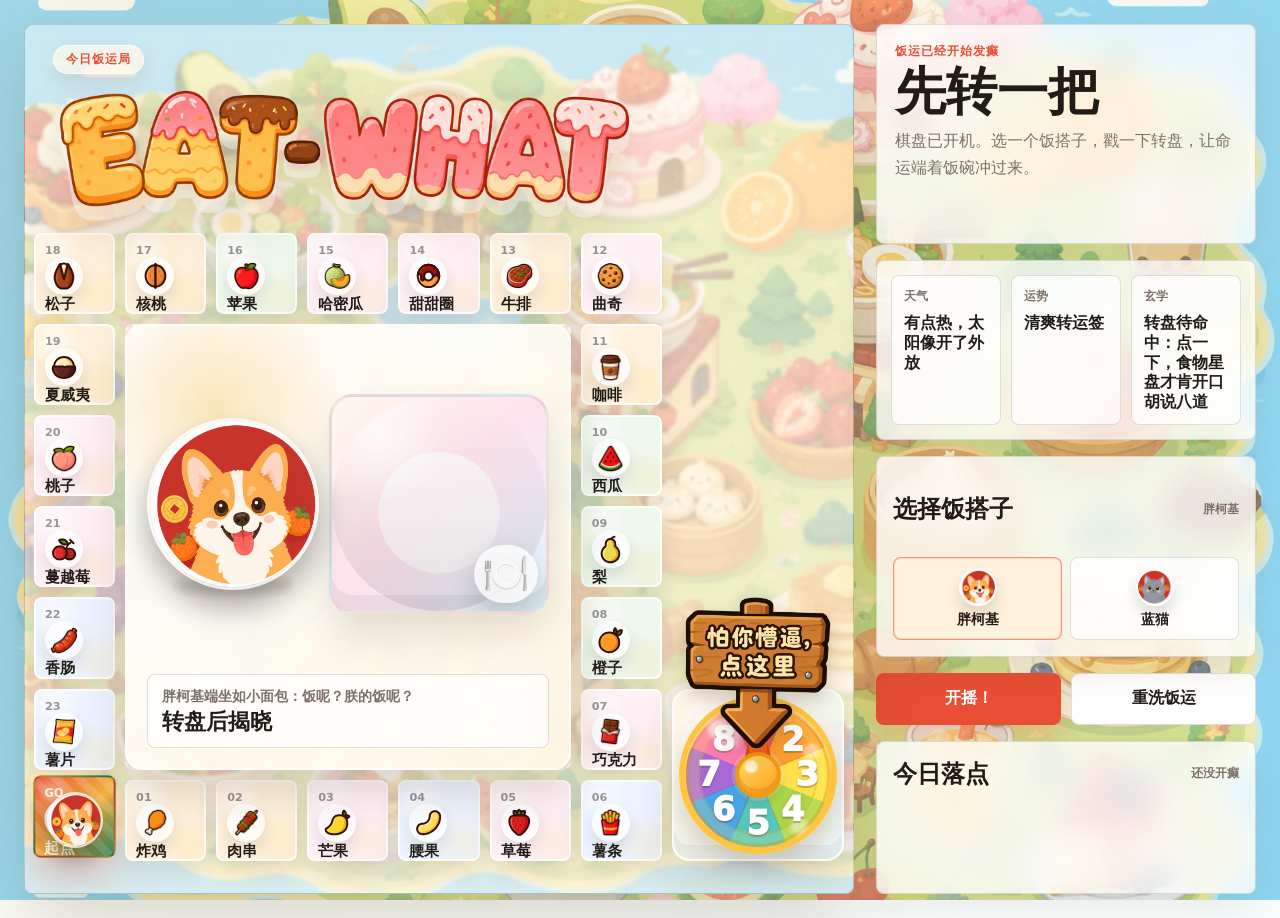
==== index.html @ ea2c0ce2 "Make mystic follow food" ====
<!doctype html>
<html lang="zh-CN">
  <head>
    <meta charset="utf-8" />
    <meta name="viewport" content="width=device-width, initial-scale=1" />
    <title>吃点啥 · 美食大富翁</title>
    <link rel="stylesheet" href="./style.css?v=food-mystic" />
  </head>
  <body>
    <main class="game-shell">
      <section class="stage">
        <header class="brand">
          <p>今日饭运局</p>
          <h1 class="brand-logo">
            <img src="./assets/brand/eat-what-logo.png?v=sweet-logo" alt="EAT-WHAT" />
          </h1>
        </header>

        <section class="board-wrap" aria-label="美食棋盘">
          <div class="board" id="board"></div>
          <section class="center-stage" aria-label="角色状态和美食详情">
            <div class="center-scene">
              <div class="character corgi large sitting" id="centerCharacter" aria-hidden="true">
                <img class="character-photo corgi-photo" src="./assets/characters/corgi.png?v=character-avatars" alt="" />
                <img class="character-photo bluecat-photo" src="./assets/characters/bluecat.png?v=character-avatars" alt="" />
                <span class="ear left"></span>
                <span class="ear right"></span>
                <span class="face"></span>
                <span class="snout"></span>
                <span class="body"></span>
                <span class="belly"></span>
                <span class="leg left"></span>
                <span class="leg right"></span>
                <span class="tail"></span>
              </div>
              <div class="food-photo" id="foodPhoto">
                <img id="foodImage" alt="" />
                <span id="foodEmoji">🍽️</span>
              </div>
            </div>
            <div class="center-copy">
              <p id="characterMood">胖柯基正在乖乖坐着等开饭</p>
              <strong id="centerFoodName">转盘后揭晓</strong>
            </div>
          </section>
          <div class="spinner-pad" aria-label="转盘投掷区" onclick="requestRoll(event)" onpointerup="requestRoll(event)">
            <img class="spinner-hint" src="./assets/ui/click-sign.png?v=spinner-hint" alt="" />
            <button class="board-spinner unknown" id="boardDice" type="button" aria-label="在棋盘右下角转动指针" onclick="requestRoll(event)"></button>
          </div>
          <div class="character corgi small mascot sitting" id="mascot" aria-label="行走中的角色">
            <img class="character-photo corgi-photo" src="./assets/characters/corgi.png?v=character-avatars" alt="" />
            <img class="character-photo bluecat-photo" src="./assets/characters/bluecat.png?v=character-avatars" alt="" />
            <span class="ear left"></span>
            <span class="ear right"></span>
            <span class="face"></span>
            <span class="snout"></span>
            <span class="body"></span>
            <span class="belly"></span>
            <span class="leg left"></span>
            <span class="leg right"></span>
            <span class="tail"></span>
          </div>
        </section>
      </section>

      <aside class="control-panel">
        <section class="oracle">
          <div>
            <p class="kicker">饭运已经开始发癫</p>
            <h2 id="resultTitle">先转一把</h2>
            <p id="resultText">棋盘已开机。选一个饭搭子，戳一下转盘，让命运端着饭碗冲过来。</p>
          </div>
        </section>

        <section class="signals" aria-label="今日信号">
          <div>
            <span>天气</span>
            <strong id="weatherText">读取中</strong>
          </div>
          <div>
            <span>运势</span>
            <strong id="fortuneText">开局待定</strong>
          </div>
          <div>
            <span>玄学</span>
            <strong id="mysticText">锅气正在打鸣</strong>
          </div>
        </section>

        <section class="characters" aria-label="角色选择">
          <div class="section-head">
            <h2>选择饭搭子</h2>
            <span id="characterName">胖柯基</span>
          </div>
          <div class="character-options" id="characterOptions">
            <button class="character-option active" data-character="corgi">
              <img class="character-choice-avatar" src="./assets/characters/corgi.png?v=character-avatars" alt="" />
              胖柯基
            </button>
            <button class="character-option" data-character="bluecat">
              <img class="character-choice-avatar" src="./assets/characters/bluecat.png?v=character-avatars" alt="" />
              蓝猫
            </button>
          </div>
        </section>

        <div class="actions">
          <button class="primary" id="rollBtn" type="button" onclick="requestRoll(event)">开摇！</button>
          <button class="secondary" id="shuffleBtn" type="button">重洗饭运</button>
        </div>

        <section class="log-panel">
          <div class="section-head">
            <h2>今日落点</h2>
            <span id="stepText">还没开癫</span>
          </div>
          <ol id="moveLog"></ol>
        </section>
      </aside>
    </main>

    <script src="./app.js?v=food-mystic"></script>
  </body>
</html>
---- style.css ----
:root {
  color-scheme: light;
  --ink: #221c17;
  --muted: #7d7068;
  --paper: #fffaf0;
  --line: rgba(34, 28, 23, 0.14);
  --red: #e84f34;
  --gold: #f4b640;
  --green: #2c8a63;
  --blue: #3178b5;
  --purple: #7c5cc4;
  --tile: clamp(72px, calc((100vw - 550px) / 9), 104px);
  --gap: 10px;
  --radius: 8px;
  --shadow: 0 26px 70px rgba(79, 49, 22, 0.2);
}

* {
  box-sizing: border-box;
}

body {
  margin: 0;
  min-height: 100vh;
  color: var(--ink);
  font-family: "PingFang SC", "Microsoft YaHei", Inter, system-ui, sans-serif;
  background:
    linear-gradient(135deg, rgba(255, 247, 224, 0.42), rgba(234, 252, 255, 0.36)),
    url("./assets/backgrounds/food-island.png") center/cover fixed;
}

button {
  border: 0;
  font: inherit;
  cursor: pointer;
}

.game-shell {
  display: grid;
  grid-template-columns: minmax(0, 1fr) minmax(320px, 380px);
  gap: 22px;
  min-height: 100vh;
  padding: 24px;
}

.stage,
.control-panel {
  min-width: 0;
}

.stage {
  position: relative;
  overflow: hidden;
  border: 1px solid var(--line);
  border-radius: var(--radius);
  background:
    linear-gradient(180deg, rgba(255, 255, 255, 0.48), rgba(255, 250, 240, 0.62)),
    url("./assets/backgrounds/food-island.png") center/cover;
  box-shadow: var(--shadow);
}

.stage::before {
  content: "";
  position: absolute;
  inset: 0;
  background: rgba(255, 250, 240, 0.38);
  backdrop-filter: blur(1.5px) saturate(1);
}

.brand {
  position: relative;
  z-index: 6;
  padding: 20px 28px 0;
}

.brand p,
.kicker {
  margin: 0 0 6px;
  color: var(--red);
  font-size: 0.78rem;
  font-weight: 900;
  letter-spacing: 0.08em;
  text-transform: uppercase;
}

.brand p {
  display: inline-flex;
  align-items: center;
  min-height: 26px;
  padding: 5px 12px;
  border: 1px solid rgba(255, 255, 255, 0.76);
  border-radius: 999px;
  background: rgba(255, 248, 233, 0.72);
  box-shadow: 0 8px 18px rgba(121, 65, 28, 0.12);
  backdrop-filter: blur(6px);
}

.brand-logo {
  margin: 0;
  width: min(580px, 76vw);
  line-height: 0;
}

.brand-logo img {
  display: block;
  width: 100%;
  height: auto;
  mix-blend-mode: multiply;
  filter: drop-shadow(0 14px 0 rgba(255, 255, 255, 0.38)) drop-shadow(0 18px 24px rgba(122, 56, 21, 0.18));
}

.board-wrap {
  position: relative;
  z-index: 2;
  --board-size: calc(var(--tile) * 7 + var(--gap) * 6);
  --dice-pad-size: calc(var(--tile) * 2 + var(--gap));
  width: calc(var(--board-size) + var(--gap) + var(--dice-pad-size));
  height: var(--board-size);
  margin: 20px auto 32px;
}

.board {
  display: grid;
  grid-template-columns: repeat(7, var(--tile));
  grid-template-rows: repeat(7, var(--tile));
  gap: var(--gap);
  width: var(--board-size);
  height: var(--board-size);
}

.tile {
  position: relative;
  overflow: hidden;
  display: grid;
  align-content: space-between;
  min-width: 0;
  min-height: 0;
  padding: 9px;
  border: 2px solid rgba(255, 255, 255, 0.86);
  border-radius: var(--radius);
  background: rgba(255, 255, 255, 0.86);
  box-shadow: 0 10px 24px rgba(56, 36, 18, 0.12);
  transition: transform 0.18s ease, border-color 0.18s ease, box-shadow 0.18s ease;
}

.tile::before {
  content: "";
  position: absolute;
  inset: 0;
  background:
    radial-gradient(circle at 24% 18%, rgba(255, 255, 255, 0.74), transparent 32%),
    radial-gradient(circle at 82% 80%, rgba(255, 214, 122, 0.22), transparent 34%);
  opacity: 0.9;
}

.tile > * {
  position: relative;
  z-index: 1;
}

.tile.active {
  transform: translateY(-4px) scale(1.02);
  border-color: var(--red);
  box-shadow: 0 18px 34px rgba(232, 79, 52, 0.24);
}

.tile.empty {
  border-style: dashed;
  background: rgba(255, 255, 255, 0.34);
  box-shadow: none;
}

.tile .index {
  color: rgba(34, 28, 23, 0.46);
  font-size: 0.7rem;
  font-weight: 900;
}

.tile .thumb {
  display: grid;
  place-items: center;
  width: 38px;
  height: 38px;
  border-radius: 50%;
  background: rgba(255, 255, 255, 0.76);
  line-height: 1;
  box-shadow: 0 8px 16px rgba(34, 28, 23, 0.12);
}

.tile .thumb img {
  display: block;
  width: 82%;
  height: 82%;
  object-fit: contain;
}

.tile strong {
  display: block;
  min-width: 0;
  font-size: 0.92rem;
  line-height: 1.18;
  overflow-wrap: anywhere;
}

.tile small {
  color: var(--muted);
  font-size: 0.7rem;
  font-weight: 800;
}

.tile.kind-warm {
  background: #fff1db;
}

.tile.kind-light {
  background: #eef8ed;
}

.tile.kind-spicy {
  background: #ffe7df;
}

.tile.kind-sweet {
  background: #fff0f5;
}

.tile.kind-fun {
  background: #edf4ff;
}

.tile.start {
  color: #fff;
  background:
    linear-gradient(135deg, #e84f34, #f4b640 56%, #2c8a63);
  border-color: rgba(34, 28, 23, 0.28);
  box-shadow: 0 18px 34px rgba(232, 79, 52, 0.26);
}

.tile.start::before {
  background:
    radial-gradient(circle at 22% 18%, rgba(255, 255, 255, 0.42), transparent 24%),
    repeating-linear-gradient(45deg, rgba(255, 255, 255, 0.18) 0 8px, transparent 8px 16px);
  opacity: 0.8;
}

.tile.start .index,
.tile.start small {
  color: rgba(255, 255, 255, 0.86);
}

.tile.start .thumb {
  background: rgba(255, 255, 255, 0.9);
  box-shadow: 0 10px 18px rgba(34, 28, 23, 0.18);
}

.center-stage {
  position: absolute;
  z-index: 3;
  left: calc(var(--tile) + var(--gap));
  top: calc(var(--tile) + var(--gap));
  display: grid;
  grid-template-rows: 1fr auto;
  gap: 12px;
  width: calc(var(--tile) * 5 + var(--gap) * 4);
  height: calc(var(--tile) * 5 + var(--gap) * 4);
  padding: 20px;
  border: 2px solid rgba(255, 255, 255, 0.72);
  border-radius: 18px;
  background:
    radial-gradient(circle at 20% 18%, rgba(244, 182, 64, 0.32), transparent 26%),
    linear-gradient(135deg, rgba(255, 255, 255, 0.9), rgba(255, 248, 230, 0.82));
  box-shadow: 0 18px 45px rgba(56, 36, 18, 0.18);
  backdrop-filter: blur(8px);
}

.center-scene {
  position: relative;
  display: grid;
  grid-template-columns: 0.88fr 1.12fr;
  align-items: center;
  gap: 10px;
  min-height: 0;
}

.center-copy {
  min-width: 0;
  padding: 12px 14px;
  border: 1px solid var(--line);
  border-radius: var(--radius);
  background: rgba(255, 255, 255, 0.72);
}

.center-copy p {
  margin: 0 0 4px;
  color: var(--muted);
  font-size: 0.88rem;
  font-weight: 800;
}

.center-copy strong {
  display: block;
  font-size: 1.35rem;
  line-height: 1.15;
}

.food-photo {
  position: relative;
  display: grid;
  place-items: center;
  aspect-ratio: 1;
  border: 3px solid rgba(34, 28, 23, 0.08);
  border-radius: 24px;
  background:
    radial-gradient(circle at 50% 54%, rgba(255, 255, 255, 0.72) 0 38%, transparent 39%),
    linear-gradient(135deg, #fff8ec, #ffe2ed 48%, #dff6ff);
  background-color: #fff8ec;
  background-blend-mode: normal;
  box-shadow: inset 0 -16px 0 rgba(34, 28, 23, 0.06), 0 20px 36px rgba(79, 49, 22, 0.14);
  overflow: hidden;
}

.food-photo::before {
  content: "";
  position: absolute;
  inset: 0;
  border-radius: 50%;
  background:
    radial-gradient(circle at 22% 18%, rgba(255, 255, 255, 0.7), transparent 28%),
    linear-gradient(180deg, rgba(255, 255, 255, 0.08), rgba(34, 28, 23, 0.1));
  box-shadow: none;
  pointer-events: none;
}

.food-photo img {
  position: relative;
  z-index: 1;
  display: block;
  width: 86%;
  height: 86%;
  object-fit: contain;
  object-position: center;
  padding: 16px;
  filter: drop-shadow(0 18px 18px rgba(34, 28, 23, 0.16));
}

.food-photo img:not([src]) {
  display: none;
}

.food-photo span {
  position: absolute;
  right: 8px;
  bottom: 8px;
  z-index: 2;
  align-self: end;
  justify-self: end;
  margin: 0;
  padding: 6px 8px;
  border-radius: 999px;
  background: rgba(255, 255, 255, 0.82);
  font-size: clamp(1.6rem, 4vw, 2.4rem);
  filter: drop-shadow(0 10px 12px rgba(34, 28, 23, 0.22));
}

.food-photo span:empty {
  display: none;
}

.spinner-pad {
  position: absolute;
  left: calc(var(--board-size) + var(--gap));
  bottom: 0;
  z-index: 4;
  display: grid;
  place-items: center;
  width: var(--dice-pad-size);
  height: var(--dice-pad-size);
  border: 2px solid rgba(255, 255, 255, 0.78);
  border-radius: 18px;
  background:
    radial-gradient(circle at 32% 26%, rgba(255, 255, 255, 0.76), transparent 30%),
    linear-gradient(135deg, rgba(255, 248, 233, 0.9), rgba(232, 247, 255, 0.78));
  box-shadow: inset 0 -14px 0 rgba(34, 28, 23, 0.05), 0 18px 38px rgba(56, 36, 18, 0.16);
  backdrop-filter: blur(6px);
  cursor: pointer;
}

.spinner-pad::before {
  content: "";
  position: absolute;
  inset: 12px;
  border-radius: 16px;
  background:
    radial-gradient(circle at 28% 22%, rgba(255, 255, 255, 0.55), transparent 34%),
    linear-gradient(135deg, rgba(255, 255, 255, 0.22), rgba(255, 221, 166, 0.1));
  pointer-events: none;
}

.spinner-hint {
  position: absolute;
  left: 50%;
  top: -96px;
  z-index: 9;
  display: block;
  width: 150px;
  height: auto;
  filter: drop-shadow(0 8px 10px rgba(74, 43, 15, 0.24));
  transform: translateX(-50%);
  transform-origin: 50% 90%;
  animation: spinner-hint-bob 1.55s ease-in-out infinite;
  transition: opacity 0.24s ease, transform 0.24s ease;
  pointer-events: none;
  user-select: none;
}

.spinner-pad.hint-dismissed .spinner-hint {
  opacity: 0;
  transform: translateX(-50%) translateY(6px) scale(0.92);
  animation-play-state: paused;
}

.board-spinner {
  position: absolute;
  left: 50%;
  top: 50%;
  right: auto;
  z-index: 5;
  display: grid;
  place-items: center;
  width: 158px;
  height: 158px;
  padding: 0;
  border: 0;
  background: transparent;
  transform: translate(-50%, -50%);
  transition: transform 0.18s ease;
  transform-origin: center;
  isolation: isolate;
  cursor: pointer;
}

.spinner-wheel {
  position: absolute;
  inset: 0;
  z-index: 1;
  border: 7px solid #ffc541;
  border-radius: 50%;
  background:
    radial-gradient(circle at 30% 22%, rgba(255, 255, 255, 0.55) 0 5%, transparent 12%),
    radial-gradient(circle, rgba(255, 255, 255, 0.2) 0 25%, transparent 26%),
    conic-gradient(
      from -22.5deg,
      #ff5757 0deg 45deg,
      #ff9e2f 45deg 90deg,
      #ffe24b 90deg 135deg,
      #a9d64b 135deg 180deg,
      #55c8bd 180deg 225deg,
      #43a7ee 225deg 270deg,
      #a869d9 270deg 315deg,
      #ff7bad 315deg 360deg
    );
  box-shadow:
    inset 0 0 0 3px rgba(216, 135, 0, 0.35),
    inset 0 0 0 14px rgba(255, 235, 117, 0.22),
    0 14px 24px rgba(86, 55, 22, 0.2);
  pointer-events: none;
}

.spinner-wheel::before {
  content: "";
  position: absolute;
  inset: 12px;
  border: 2px solid rgba(175, 114, 18, 0.28);
  border-radius: inherit;
  background:
    linear-gradient(90deg, transparent calc(50% - 1px), rgba(139, 92, 24, 0.25) calc(50% - 1px) calc(50% + 1px), transparent calc(50% + 1px)),
    linear-gradient(45deg, transparent calc(50% - 1px), rgba(139, 92, 24, 0.22) calc(50% - 1px) calc(50% + 1px), transparent calc(50% + 1px)),
    linear-gradient(90deg, transparent calc(50% - 1px), rgba(139, 92, 24, 0.25) calc(50% - 1px) calc(50% + 1px), transparent calc(50% + 1px)),
    linear-gradient(135deg, transparent calc(50% - 1px), rgba(139, 92, 24, 0.22) calc(50% - 1px) calc(50% + 1px), transparent calc(50% + 1px));
  opacity: 0.65;
  transform: rotate(22.5deg);
}

.spinner-wheel::after {
  content: "";
  position: absolute;
  inset: -2px;
  border-radius: 50%;
  background:
    radial-gradient(circle at 23% 19%, rgba(255, 255, 255, 0.62) 0 4%, transparent 8%),
    radial-gradient(circle at 86% 34%, rgba(255, 255, 255, 0.46) 0 3%, transparent 7%),
    radial-gradient(circle at 78% 85%, rgba(255, 255, 255, 0.42) 0 3%, transparent 7%);
  box-shadow: inset 0 5px 0 rgba(255, 255, 255, 0.28);
}

.spinner-number {
  position: absolute;
  left: 50%;
  top: 50%;
  z-index: 2;
  display: grid;
  place-items: center;
  width: 38px;
  height: 38px;
  margin: -19px;
  color: #fff;
  font-size: 2.1rem;
  font-weight: 950;
  line-height: 1;
  text-shadow:
    0 2px 0 rgba(104, 64, 23, 0.3),
    0 0 5px rgba(134, 75, 22, 0.18);
  transform: rotate(calc(var(--i) * 45deg)) translateY(-49px) rotate(calc(var(--i) * -45deg));
}

.spinner-hub {
  position: absolute;
  left: 50%;
  top: 50%;
  z-index: 6;
  width: 46px;
  height: 46px;
  border: 4px solid #f29913;
  border-radius: 50%;
  background:
    radial-gradient(circle at 32% 28%, rgba(255, 255, 255, 0.72) 0 13%, transparent 20%),
    linear-gradient(145deg, #ffde67, #ff9d1c);
  box-shadow:
    inset 0 -5px 0 rgba(181, 92, 0, 0.22),
    0 4px 10px rgba(105, 64, 11, 0.22);
  transform: translate(-50%, -50%);
  pointer-events: none;
}

.spinner-pointer {
  position: absolute;
  left: 50%;
  bottom: calc(50% - 13px);
  z-index: 5;
  width: 34px;
  height: 82px;
  border-radius: 18px 18px 12px 12px;
  background:
    radial-gradient(circle at 34% 18%, rgba(255, 244, 165, 0.7) 0 8%, transparent 17%),
    linear-gradient(90deg, transparent 0 16%, rgba(196, 54, 5, 0.55) 16% 23%, transparent 23% 77%, rgba(196, 54, 5, 0.45) 77% 84%, transparent 84%),
    linear-gradient(180deg, #ff8d26 0%, #ff561b 70%, #dd4b0c 100%);
  clip-path: polygon(50% 0, 100% 80%, 72% 100%, 28% 100%, 0 80%);
  filter: drop-shadow(0 4px 0 #b93f07) drop-shadow(0 6px 8px rgba(94, 44, 7, 0.28));
  transform: translateX(-50%) rotate(0deg);
  transform-origin: 50% calc(100% - 13px);
  transition: transform 2.2s cubic-bezier(0.12, 0.72, 0.08, 1);
  pointer-events: none;
}

.board-spinner:hover {
  transform: translate(-50%, -50%) scale(1.03);
}

.board-spinner.spinning .spinner-pointer {
  transition-timing-function: cubic-bezier(0.1, 0.74, 0.08, 1);
}

.board-spinner.spinning .spinner-wheel {
  animation: spinner-wheel-glow 2.2s ease;
}

@keyframes spinner-wheel-glow {
  0%,
  100% {
    filter: none;
  }
  45% {
    filter: saturate(1.18) brightness(1.06);
  }
}

@keyframes spinner-hint-bob {
  0%,
  100% {
    transform: translateX(-50%) translateY(0) rotate(-1deg);
  }
  50% {
    transform: translateX(-50%) translateY(-7px) rotate(1.5deg);
  }
}

.dice-cube {
  position: relative;
  z-index: 2;
  width: var(--dice-size);
  height: var(--dice-size);
  transform-style: preserve-3d;
  transform: rotateX(-12deg) rotateY(-16deg);
  transition: transform 0.38s cubic-bezier(0.2, 0.9, 0.22, 1);
  will-change: transform;
  filter: drop-shadow(0 22px 18px rgba(34, 28, 23, 0.3));
}

.dice-shadow {
  position: absolute;
  z-index: 1;
  bottom: 6px;
  width: calc(var(--dice-size) * 0.82);
  height: calc(var(--dice-size) * 0.2);
  border-radius: 50%;
  background: rgba(34, 28, 23, 0.32);
  filter: blur(8px);
  transform: translateY(12px);
}

.dice-face {
  position: absolute;
  inset: 0;
  display: grid;
  grid-template-columns: repeat(3, 1fr);
  grid-template-rows: repeat(3, 1fr);
  gap: calc(var(--dice-size) * 0.07);
  align-items: center;
  justify-items: center;
  padding: calc(var(--dice-size) * 0.16);
  border: 1px solid rgba(120, 86, 55, 0.18);
  border-radius: calc(var(--dice-size) * 0.24);
  background:
    radial-gradient(circle at 30% 24%, rgba(255, 255, 255, 0.98) 0 18%, transparent 38%),
    radial-gradient(circle at 76% 82%, rgba(158, 104, 60, 0.2) 0 24%, transparent 48%),
    linear-gradient(145deg, #fffdf8 0%, #fff3dd 48%, #dfbd98 100%);
  box-shadow:
    inset -14px -16px 24px rgba(113, 72, 38, 0.22),
    inset 10px 11px 18px rgba(255, 255, 255, 0.9),
    inset 0 0 0 3px rgba(255, 255, 255, 0.42),
    0 0 0 1px rgba(84, 55, 34, 0.1);
  backface-visibility: visible;
  transform-style: preserve-3d;
}

.dice-face::before {
  content: "";
  position: absolute;
  inset: 4px;
  border-radius: calc(var(--dice-size) * 0.2);
  background: linear-gradient(135deg, rgba(255, 255, 255, 0.42), transparent 46%, rgba(111, 68, 35, 0.08));
  pointer-events: none;
}

.face-1 {
  transform: rotateY(0deg) translateZ(var(--dice-half));
}

.face-2 {
  background:
    radial-gradient(circle at 30% 24%, rgba(255, 255, 255, 0.9) 0 16%, transparent 36%),
    linear-gradient(145deg, #fbedd3 0%, #e3bf94 100%);
  transform: rotateY(90deg) translateZ(var(--dice-half));
}

.face-3 {
  background:
    radial-gradient(circle at 30% 24%, rgba(255, 255, 255, 0.9) 0 16%, transparent 36%),
    linear-gradient(145deg, #fff2da 0%, #d7ad7e 100%);
  transform: rotateX(90deg) translateZ(var(--dice-half));
}

.face-4 {
  background:
    radial-gradient(circle at 30% 24%, rgba(255, 255, 255, 0.84) 0 16%, transparent 36%),
    linear-gradient(145deg, #ead0ae 0%, #c18f5c 100%);
  transform: rotateX(-90deg) translateZ(var(--dice-half));
}

.face-5 {
  background:
    radial-gradient(circle at 30% 24%, rgba(255, 255, 255, 0.84) 0 16%, transparent 36%),
    linear-gradient(145deg, #f5dec0 0%, #c99864 100%);
  transform: rotateY(-90deg) translateZ(var(--dice-half));
}

.face-6 {
  background:
    radial-gradient(circle at 30% 24%, rgba(255, 255, 255, 0.8) 0 14%, transparent 34%),
    linear-gradient(145deg, #d7b082 0%, #a97442 100%);
  transform: rotateY(180deg) translateZ(var(--dice-half));
}

.pip {
  display: none;
  width: calc(var(--dice-size) * 0.13);
  height: calc(var(--dice-size) * 0.13);
  border-radius: 50%;
  background:
    radial-gradient(circle at 34% 32%, rgba(255, 255, 255, 0.64) 0 18%, transparent 19%),
    radial-gradient(circle at 65% 70%, #000 0 42%, #1d1714 43% 100%);
  box-shadow:
    inset 0 2px 2px rgba(0, 0, 0, 0.28),
    inset 0 -1px 2px rgba(255, 255, 255, 0.1),
    0 1px 1px rgba(255, 255, 255, 0.42);
}

.pip-1 {
  grid-column: 1;
  grid-row: 1;
}

.pip-2 {
  grid-column: 2;
  grid-row: 1;
}

.pip-3 {
  grid-column: 3;
  grid-row: 1;
}

.pip-4 {
  grid-column: 1;
  grid-row: 2;
}

.pip-5 {
  grid-column: 2;
  grid-row: 2;
}

.pip-6 {
  grid-column: 3;
  grid-row: 2;
}

.pip-7 {
  grid-column: 1;
  grid-row: 3;
}

.pip-8 {
  grid-column: 2;
  grid-row: 3;
}

.pip-9 {
  grid-column: 3;
  grid-row: 3;
}

.dice-face[data-face="1"] .pip-5,
.dice-face[data-face="2"] .pip-1,
.dice-face[data-face="2"] .pip-9,
.dice-face[data-face="3"] .pip-1,
.dice-face[data-face="3"] .pip-5,
.dice-face[data-face="3"] .pip-9,
.dice-face[data-face="4"] .pip-1,
.dice-face[data-face="4"] .pip-3,
.dice-face[data-face="4"] .pip-7,
.dice-face[data-face="4"] .pip-9,
.dice-face[data-face="5"] .pip-1,
.dice-face[data-face="5"] .pip-3,
.dice-face[data-face="5"] .pip-5,
.dice-face[data-face="5"] .pip-7,
.dice-face[data-face="5"] .pip-9,
.dice-face[data-face="6"] .pip-1,
.dice-face[data-face="6"] .pip-3,
.dice-face[data-face="6"] .pip-4,
.dice-face[data-face="6"] .pip-6,
.dice-face[data-face="6"] .pip-7,
.dice-face[data-face="6"] .pip-9 {
  display: block;
}

[data-value="1"] .dice-cube {
  transform: rotateX(-12deg) rotateY(-16deg);
}

[data-value="2"] .dice-cube {
  transform: rotateX(-12deg) rotateY(-106deg);
}

[data-value="3"] .dice-cube {
  transform: rotateX(-102deg) rotateY(-16deg);
}

[data-value="4"] .dice-cube {
  transform: rotateX(78deg) rotateY(-16deg);
}

[data-value="5"] .dice-cube {
  transform: rotateX(-12deg) rotateY(74deg);
}

[data-value="6"] .dice-cube {
  transform: rotateX(-12deg) rotateY(164deg);
}

.board-dice:hover {
  transform: translate(-50%, -50%) translateY(-3px);
}

.board-dice.rolling {
  animation: board-dice-throw 1.32s cubic-bezier(0.16, 0.82, 0.18, 1);
  transition: none;
}

.board-dice.rolling .dice-image {
  animation: dice-image-tumble 1.32s cubic-bezier(0.16, 0.82, 0.18, 1);
}

.board-dice.rolling .dice-cube,
.dice.rolling .dice-cube {
  animation: dice-cube-spin 1.32s cubic-bezier(0.16, 0.82, 0.18, 1);
}

.board-dice.rolling .dice-shadow,
.dice.rolling .dice-shadow {
  animation: dice-shadow-squash 1.32s cubic-bezier(0.16, 0.82, 0.18, 1);
}

@keyframes board-dice-throw {
  0% {
    transform: translate(-50%, -50%) translate3d(0, 0, 0) rotate(0deg);
  }
  18% {
    transform: translate(-50%, -50%) translate3d(-32px, -56px, 0) rotate(-34deg);
  }
  40% {
    transform: translate(-50%, -50%) translate3d(38px, -70px, 0) rotate(42deg);
  }
  64% {
    transform: translate(-50%, -50%) translate3d(-20px, 20px, 0) rotate(-22deg);
  }
  74% {
    transform: translate(-50%, -50%) translate3d(-8px, 27px, 0) rotate(-10deg);
  }
  86% {
    transform: translate(-50%, -50%) translate3d(16px, -20px, 0) rotate(12deg);
  }
  100% {
    transform: translate(-50%, -50%) translate3d(0, 0, 0) rotate(0deg);
  }
}

@keyframes dice-image-tumble {
  0% {
    transform: rotate(0deg);
    filter: drop-shadow(0 16px 16px rgba(70, 53, 36, 0.24));
  }
  18% {
    transform: rotate(-70deg);
    filter: drop-shadow(22px 30px 14px rgba(70, 53, 36, 0.14));
  }
  42% {
    transform: rotate(128deg);
    filter: drop-shadow(-18px 38px 18px rgba(70, 53, 36, 0.12));
  }
  66% {
    transform: rotate(-58deg);
    filter: drop-shadow(0 12px 10px rgba(70, 53, 36, 0.28));
  }
  76% {
    transform: rotate(-20deg);
  }
  88% {
    transform: rotate(10deg);
  }
  100% {
    transform: rotate(0deg);
    filter: drop-shadow(0 16px 16px rgba(70, 53, 36, 0.24));
  }
}

@keyframes dice-cube-spin {
  0% {
    transform: rotateX(18deg) rotateY(-28deg) rotateZ(0deg);
  }
  18% {
    transform: rotateX(195deg) rotateY(150deg) rotateZ(22deg);
  }
  42% {
    transform: rotateX(390deg) rotateY(-230deg) rotateZ(-18deg);
  }
  66% {
    transform: rotateX(575deg) rotateY(360deg) rotateZ(14deg);
  }
  74% {
    transform: rotateX(610deg) rotateY(388deg) rotateZ(8deg) scale3d(1.08, 0.9, 1.08);
  }
  86% {
    transform: rotateX(690deg) rotateY(-430deg) rotateZ(-8deg);
  }
}

@keyframes dice-shadow-squash {
  0%,
  100% {
    opacity: 0.9;
    transform: translateY(12px) scale(1);
  }
  36% {
    opacity: 0.28;
    transform: translateY(42px) scale(0.42);
  }
  62% {
    opacity: 0.68;
    transform: translateY(18px) scale(1.2);
  }
}

.food-photo.kind-warm {
  background: linear-gradient(135deg, #ffd69a, #ff8f70);
}

.food-photo.kind-light {
  background: linear-gradient(135deg, #c9f0d0, #7fc9a0);
}

.food-photo.kind-spicy {
  background: linear-gradient(135deg, #ffb3a3, #ed553b);
}

.food-photo.kind-sweet {
  background: linear-gradient(135deg, #ffd3e6, #b9d8ff);
}

.food-photo.kind-fun {
  background: linear-gradient(135deg, #cbdfff, #ffd074);
}

.character {
  position: absolute;
  z-index: 4;
  width: 96px;
  height: 104px;
  transform: translate(-50%, -85%);
  transition: left 0.34s ease, top 0.34s ease, transform 0.34s ease;
  --fur: #ef9f49;
  --fur-dark: #ca6b2f;
  --belly: #fff2d7;
  --accent: #2c8a63;
  filter: drop-shadow(0 16px 14px rgba(34, 28, 23, 0.18));
}

.character.small {
  width: 44px;
  height: 50px;
}

.character.large {
  position: relative;
  left: auto;
  top: auto;
  justify-self: center;
  align-self: center;
  width: min(170px, 100%);
  height: 170px;
  transform: none;
}

.character.mascot {
  pointer-events: none;
}

.character .face,
.character .body,
.character .snout,
.character .belly,
.character .ear,
.character .leg,
.character .tail {
  position: absolute;
  display: block;
}

.character .face::before,
.character .face::after,
.character .body::before,
.character .body::after,
.character .snout::after {
  content: "";
  position: absolute;
  display: block;
}

.character .face {
  z-index: 3;
  left: 17%;
  top: 4%;
  width: 66%;
  height: 54%;
  border: 3px solid rgba(34, 28, 23, 0.9);
  border-radius: 46% 46% 42% 42%;
  background:
    radial-gradient(circle at 32% 43%, #221c17 0 3.2%, transparent 3.8%),
    radial-gradient(circle at 68% 43%, #221c17 0 3.2%, transparent 3.8%),
    linear-gradient(90deg, var(--belly) 0 28%, var(--fur) 29% 71%, var(--belly) 72% 100%);
  box-shadow: inset 0 -8px 0 rgba(34, 28, 23, 0.05);
}

.character .snout {
  z-index: 4;
  left: 35%;
  top: 35%;
  width: 30%;
  height: 20%;
  border: 2px solid rgba(34, 28, 23, 0.82);
  border-radius: 44% 44% 52% 52%;
  background:
    radial-gradient(circle at 50% 30%, #221c17 0 12%, transparent 13%),
    radial-gradient(ellipse at 50% 74%, #ef6046 0 18%, transparent 19%),
    var(--belly);
}

.character .body {
  z-index: 2;
  left: 14%;
  bottom: 8%;
  width: 72%;
  height: 52%;
  border: 3px solid rgba(34, 28, 23, 0.9);
  border-radius: 50% 50% 32% 32%;
  background: var(--fur);
}

.character .belly {
  z-index: 3;
  left: 29%;
  bottom: 13%;
  width: 42%;
  height: 34%;
  border-radius: 50%;
  background: var(--belly);
}

.character .ear {
  z-index: 1;
  top: 0;
  width: 25%;
  height: 28%;
  border: 3px solid rgba(34, 28, 23, 0.9);
  background: var(--fur-dark);
}

.character .ear.left {
  left: 18%;
  border-radius: 70% 20% 60% 20%;
  transform: rotate(-20deg);
}

.character .ear.right {
  right: 18%;
  border-radius: 20% 70% 20% 60%;
  transform: rotate(20deg);
}

.character .leg {
  z-index: 1;
  bottom: 0;
  width: 23%;
  height: 25%;
  border: 3px solid rgba(34, 28, 23, 0.9);
  border-radius: 42% 42% 50% 50%;
  background: var(--fur-dark);
}

.character .leg.left {
  left: 23%;
}

.character .leg.right {
  right: 23%;
}

.character .tail {
  z-index: 1;
  right: 3%;
  bottom: 32%;
  width: 24%;
  height: 18%;
  border: 3px solid rgba(34, 28, 23, 0.9);
  border-radius: 80% 35% 80% 35%;
  background: var(--belly);
  transform: rotate(28deg);
}

.character-photo {
  position: absolute;
  inset: 0;
  z-index: 5;
  display: none;
  width: 100%;
  height: 100%;
  object-fit: cover;
  object-position: center;
  pointer-events: none;
}

.character::after {
  content: "";
  position: absolute;
  z-index: 0;
  left: 16%;
  right: 16%;
  bottom: -3%;
  height: 12%;
  border-radius: 50%;
  background: rgba(34, 28, 23, 0.16);
  filter: blur(4px);
  transform: translateZ(-1px);
}

.character.corgi {
  --fur: #d98a3d;
  --fur-dark: #a95b27;
  --belly: #fff0d2;
}

.character.corgi .corgi-photo,
.character.bluecat .bluecat-photo {
  display: block;
  border: 3px solid rgba(255, 255, 255, 0.74);
  border-radius: 50%;
  box-shadow:
    inset 0 -14px 24px rgba(34, 28, 23, 0.16),
    0 18px 30px rgba(34, 28, 23, 0.2);
  transform-origin: 50% 60%;
}

.character.corgi .ear,
.character.corgi .face,
.character.corgi .snout,
.character.corgi .body,
.character.corgi .belly,
.character.corgi .leg,
.character.corgi .tail,
.character.bluecat .ear,
.character.bluecat .face,
.character.bluecat .snout,
.character.bluecat .body,
.character.bluecat .belly,
.character.bluecat .leg,
.character.bluecat .tail {
  display: none;
}

.character.large.corgi,
.character.large.bluecat {
  width: min(184px, 100%);
  aspect-ratio: 1;
  height: auto;
}

.character.large.corgi.sitting,
.character.large.bluecat.sitting {
  animation: none;
}

.character.large.corgi .corgi-photo,
.character.large.bluecat .bluecat-photo {
  object-position: center;
  border-radius: 50%;
  animation: corgi-photo-breathe 2.8s ease-in-out infinite;
}

.character.small.corgi,
.character.small.bluecat {
  width: 56px;
  height: 56px;
}

.character.small.corgi .corgi-photo,
.character.small.bluecat .bluecat-photo {
  border-width: 2px;
  border-radius: 50%;
  object-position: center;
  box-shadow:
    inset 0 -8px 14px rgba(34, 28, 23, 0.16),
    0 8px 16px rgba(34, 28, 23, 0.2);
}

.character.corgi.walking .corgi-photo,
.character.bluecat.walking .bluecat-photo {
  animation: corgi-photo-walk 0.34s ease-in-out infinite;
}

.character.large.corgi.walking .corgi-photo,
.character.large.bluecat.walking .bluecat-photo {
  animation: corgi-photo-walk-large 0.42s ease-in-out infinite;
}

.character.corgi.celebrate .corgi-photo,
.character.bluecat.celebrate .bluecat-photo {
  animation: corgi-photo-celebrate 0.72s ease;
}

.character.corgi .ear {
  z-index: 1;
  top: 0;
  width: 25%;
  height: 32%;
  border-radius: 18% 78% 28% 72%;
  background:
    radial-gradient(ellipse at 50% 70%, #ffd994 0 24%, transparent 25%),
    linear-gradient(145deg, #c46a2e, #8f421e);
}

.character.corgi .ear.left {
  left: 13%;
  transform: rotate(-26deg);
}

.character.corgi .ear.right {
  right: 13%;
  transform: scaleX(-1) rotate(-26deg);
}

.character.corgi .face {
  left: 8%;
  top: 7%;
  width: 84%;
  height: 60%;
  border-radius: 50% 50% 46% 46%;
  background:
    radial-gradient(circle at 31% 42%, #ffffff 0 4.4%, #17110e 4.8% 9.8%, transparent 10.2%),
    radial-gradient(circle at 69% 42%, #ffffff 0 4.4%, #17110e 4.8% 9.8%, transparent 10.2%),
    radial-gradient(ellipse at 30% 30%, rgba(255, 255, 255, 0.72) 0 10%, transparent 11%),
    radial-gradient(ellipse at 50% 64%, var(--belly) 0 34%, transparent 35%),
    linear-gradient(90deg, #c86f2f 0 26%, #fff0d2 28% 72%, #d9873d 74% 100%);
  box-shadow:
    inset -13px -12px 18px rgba(96, 45, 18, 0.14),
    inset 11px 12px 18px rgba(255, 255, 255, 0.38),
    0 10px 18px rgba(34, 28, 23, 0.14);
}

.character.corgi .face::before {
  left: 44%;
  top: 2%;
  width: 12%;
  height: 50%;
  border-radius: 999px 999px 60% 60%;
  background: linear-gradient(180deg, rgba(255, 255, 255, 0.9), rgba(255, 240, 210, 0.72));
}

.character.corgi .face::after {
  left: 20%;
  right: 20%;
  bottom: 5%;
  height: 14%;
  border-radius: 50%;
  background:
    radial-gradient(circle at 32% 40%, rgba(127, 61, 38, 0.28) 0 6%, transparent 7%),
    radial-gradient(circle at 68% 40%, rgba(127, 61, 38, 0.28) 0 6%, transparent 7%),
    rgba(255, 230, 194, 0.6);
}

.character.corgi .snout {
  left: 30%;
  top: 40%;
  width: 40%;
  height: 24%;
  border-radius: 44% 44% 58% 58%;
  background:
    radial-gradient(ellipse at 50% 24%, #15110f 0 15%, transparent 16%),
    radial-gradient(ellipse at 50% 86%, #df6b67 0 18%, transparent 19%),
    linear-gradient(145deg, #fff8e7, #f0c995);
}

.character.corgi .snout::after {
  left: 20%;
  right: 20%;
  bottom: 20%;
  height: 26%;
  border-bottom: 2px solid #6b3426;
  border-radius: 0 0 50% 50%;
}

.character.corgi .body {
  left: 7%;
  bottom: 5%;
  width: 86%;
  height: 45%;
  border-radius: 54% 54% 34% 34%;
  background:
    radial-gradient(ellipse at 34% 18%, rgba(255, 255, 255, 0.5) 0 18%, transparent 19%),
    radial-gradient(ellipse at 50% 74%, rgba(83, 37, 15, 0.18) 0 38%, transparent 39%),
    linear-gradient(135deg, #e39a4d, #c96e28);
}

.character.corgi .belly {
  left: 25%;
  bottom: 8%;
  width: 50%;
  height: 34%;
  border-radius: 48% 48% 42% 42%;
  background:
    radial-gradient(ellipse at 42% 16%, rgba(255, 255, 255, 0.9) 0 18%, transparent 19%),
    linear-gradient(145deg, #fff8e7, #f3d4a6);
}

.character.corgi .leg {
  bottom: 1%;
  width: 20%;
  height: 18%;
  border-radius: 48% 48% 42% 42%;
  background:
    radial-gradient(ellipse at 38% 18%, rgba(255, 255, 255, 0.6) 0 18%, transparent 19%),
    linear-gradient(145deg, #fff0d2, #d78b42);
}

.character.corgi .leg.left {
  left: 25%;
}

.character.corgi .leg.right {
  right: 25%;
}

.character.corgi .tail {
  right: -1%;
  bottom: 28%;
  width: 18%;
  height: 18%;
  border-radius: 55% 35% 55% 35%;
  background:
    radial-gradient(ellipse at 34% 22%, rgba(255, 255, 255, 0.8) 0 18%, transparent 19%),
    linear-gradient(145deg, #fff0d2, #d4873d);
  transform: rotate(32deg);
}

.character.corgi .face,
.character.corgi .body,
.character.corgi .snout,
.character.corgi .belly,
.character.corgi .ear,
.character.corgi .leg,
.character.corgi .tail {
  border-color: rgba(78, 42, 22, 0.22);
  box-shadow:
    inset -10px -12px 18px rgba(78, 42, 22, 0.13),
    inset 9px 10px 16px rgba(255, 255, 255, 0.5),
    0 10px 18px rgba(34, 28, 23, 0.12);
}

.character.bluecat {
  --fur: #8f969b;
  --fur-dark: #555f66;
  --belly: #d7d1c7;
  --scarf: #d9ad83;
}

.character.bluecat .ear {
  top: 2%;
  width: 20%;
  height: 24%;
  clip-path: none;
  border-radius: 40% 40% 18% 18%;
  background:
    radial-gradient(circle at 50% 68%, #b7bdc0 0 30%, transparent 31%),
    var(--fur-dark);
}

.character.bluecat .ear.left {
  left: 18%;
  transform: rotate(-14deg);
}

.character.bluecat .ear.right {
  right: 18%;
  transform: rotate(14deg);
}

.character.bluecat .face {
  left: 10%;
  top: 4%;
  width: 80%;
  height: 58%;
  border-radius: 54% 54% 48% 48%;
  background:
    radial-gradient(circle at 32% 43%, #f0b94e 0 8%, #201914 8.4% 12%, transparent 12.4%),
    radial-gradient(circle at 68% 43%, #f0b94e 0 8%, #201914 8.4% 12%, transparent 12.4%),
    repeating-linear-gradient(105deg, rgba(255, 255, 255, 0.13) 0 2px, transparent 2px 6px),
    var(--fur);
  box-shadow:
    inset 0 -10px 0 rgba(50, 56, 61, 0.12),
    0 7px 0 rgba(255, 255, 255, 0.16);
}

.character.bluecat .face::before {
  left: 18%;
  top: 58%;
  width: 64%;
  height: 18%;
  border-radius: 50%;
  background:
    radial-gradient(circle at 18% 48%, rgba(34, 28, 23, 0.32) 0 3%, transparent 4%),
    radial-gradient(circle at 33% 58%, rgba(34, 28, 23, 0.28) 0 3%, transparent 4%),
    radial-gradient(circle at 67% 58%, rgba(34, 28, 23, 0.28) 0 3%, transparent 4%),
    radial-gradient(circle at 82% 48%, rgba(34, 28, 23, 0.32) 0 3%, transparent 4%);
}

.character.bluecat .face::after {
  left: 15%;
  right: 15%;
  top: 49%;
  height: 1px;
  background:
    linear-gradient(12deg, transparent 0 20%, rgba(255, 255, 255, 0.74) 21% 46%, transparent 47% 100%),
    linear-gradient(-12deg, transparent 0 54%, rgba(255, 255, 255, 0.74) 55% 80%, transparent 81% 100%);
}

.character.bluecat .snout {
  left: 38%;
  top: 42%;
  width: 24%;
  height: 17%;
  border-radius: 48%;
  background:
    radial-gradient(circle at 50% 26%, #231b19 0 16%, transparent 17%),
    radial-gradient(ellipse at 50% 72%, #5b4a48 0 11%, transparent 12%),
    #c7c1b8;
}

.character.bluecat .body {
  left: 10%;
  width: 80%;
  height: 56%;
  border-radius: 52% 52% 36% 36%;
  background:
    repeating-linear-gradient(105deg, rgba(255, 255, 255, 0.12) 0 2px, transparent 2px 7px),
    var(--fur);
}

.character.bluecat .body::before {
  z-index: 5;
  left: 10%;
  top: 8%;
  width: 80%;
  height: 18%;
  border: 3px solid rgba(90, 58, 35, 0.55);
  border-radius: 999px;
  background:
    repeating-linear-gradient(45deg, rgba(255, 255, 255, 0.24) 0 4px, transparent 4px 9px),
    var(--scarf);
}

.character.bluecat .body::after {
  z-index: 6;
  left: 54%;
  top: 18%;
  width: 22%;
  height: 34%;
  border: 3px solid rgba(90, 58, 35, 0.55);
  border-radius: 0 0 10px 10px;
  background:
    repeating-linear-gradient(90deg, rgba(255, 255, 255, 0.22) 0 3px, transparent 3px 8px),
    var(--scarf);
}

.character.bluecat .tail {
  width: 13%;
  height: 48%;
  border-radius: 999px;
  right: 1%;
  bottom: 24%;
  transform: rotate(36deg);
  background: var(--fur-dark);
}

.character.bluecat .face,
.character.bluecat .body,
.character.bluecat .snout,
.character.bluecat .belly,
.character.bluecat .ear,
.character.bluecat .leg,
.character.bluecat .tail {
  border-color: rgba(34, 28, 23, 0.24);
  box-shadow:
    inset -10px -12px 18px rgba(34, 28, 23, 0.12),
    inset 8px 9px 15px rgba(255, 255, 255, 0.48),
    0 10px 18px rgba(34, 28, 23, 0.12);
}

.character.bluecat .face {
  background:
    radial-gradient(circle at 32% 43%, #f0b94e 0 8%, #201914 8.4% 12%, transparent 12.4%),
    radial-gradient(circle at 68% 43%, #f0b94e 0 8%, #201914 8.4% 12%, transparent 12.4%),
    radial-gradient(ellipse at 36% 20%, rgba(255, 255, 255, 0.58) 0 12%, transparent 13%),
    radial-gradient(ellipse at 60% 84%, rgba(38, 43, 47, 0.16) 0 32%, transparent 33%),
    repeating-linear-gradient(105deg, rgba(255, 255, 255, 0.15) 0 2px, transparent 2px 7px),
    linear-gradient(145deg, #a8afb4, #747d84);
}

.character.bluecat .body {
  background:
    radial-gradient(ellipse at 35% 18%, rgba(255, 255, 255, 0.48) 0 16%, transparent 17%),
    repeating-linear-gradient(105deg, rgba(255, 255, 255, 0.12) 0 2px, transparent 2px 7px),
    linear-gradient(145deg, #9da5aa, #6d777e);
}

.character.bluecat .snout {
  background:
    radial-gradient(circle at 50% 26%, #231b19 0 16%, transparent 17%),
    radial-gradient(ellipse at 50% 72%, #5b4a48 0 11%, transparent 12%),
    linear-gradient(145deg, #dad4cb, #aaa39a);
}

.character.large.sitting {
  animation: character-breathe 2.6s ease-in-out infinite;
}

.character.walking {
  transform: translate(-50%, -50%) rotate(4deg) scale(1.06);
}

.character.mascot.walking {
  animation: mascot-hop 0.28s ease;
}

.character.large.walking {
  transform: rotate(0deg) scale(1.02);
  animation: character-wiggle 0.46s ease-in-out infinite;
}

.character.large.celebrate {
  animation: character-celebrate 0.72s ease;
}

@keyframes character-breathe {
  0%,
  100% {
    transform: translateY(0);
  }
  50% {
    transform: translateY(-4px);
  }
}

@keyframes corgi-photo-breathe {
  0%,
  100% {
    transform: translateY(0) scale(1);
    filter: saturate(1.03) brightness(1);
  }
  50% {
    transform: translateY(-4px) scale(1.018);
    filter: saturate(1.08) brightness(1.03);
  }
}

@keyframes corgi-photo-walk {
  0%,
  100% {
    transform: translateY(0) rotate(-4deg) scale(1);
  }
  50% {
    transform: translateY(-7px) rotate(5deg) scale(1.06);
  }
}

@keyframes corgi-photo-walk-large {
  0%,
  100% {
    transform: translateY(0) rotate(-2deg) scale(1.02);
  }
  50% {
    transform: translateY(-5px) rotate(2deg) scale(1.06);
  }
}

@keyframes corgi-photo-celebrate {
  0% {
    transform: scale(0.9) rotate(-5deg);
  }
  48% {
    transform: scale(1.1) rotate(6deg);
  }
  72% {
    transform: scale(1.03) rotate(-3deg);
  }
  100% {
    transform: scale(1) rotate(0);
  }
}

@keyframes character-wiggle {
  0%,
  100% {
    transform: rotate(-3deg) translateY(0);
  }
  50% {
    transform: rotate(3deg) translateY(-5px);
  }
}

@keyframes character-celebrate {
  0% {
    transform: scale(0.9) rotate(-4deg);
  }
  60% {
    transform: scale(1.08) rotate(5deg);
  }
  100% {
    transform: scale(1) rotate(0);
  }
}

@keyframes mascot-hop {
  0%,
  100% {
    transform: translate(-50%, -50%) scale(1);
  }
  50% {
    transform: translate(-50%, -62%) scale(1.08);
  }
}

.control-panel {
  display: grid;
  grid-template-rows: auto auto auto auto 1fr;
  gap: 16px;
}

.oracle,
.signals,
.characters,
.log-panel {
  border: 1px solid var(--line);
  border-radius: var(--radius);
  background: rgba(255, 255, 255, 0.78);
  box-shadow: 0 14px 40px rgba(79, 49, 22, 0.1);
  backdrop-filter: blur(14px);
}

.oracle {
  display: block;
  padding: 18px;
  min-height: 220px;
}

.dice {
  display: grid;
  place-items: center;
  position: relative;
  width: 104px;
  height: 104px;
  perspective: 720px;
  transform-style: preserve-3d;
  --dice-size: 78px;
  --dice-half: 39px;
}

.dice.rolling {
  animation: dice-roll 1.32s cubic-bezier(0.16, 0.82, 0.18, 1);
}

@keyframes dice-roll {
  0% {
    transform: translate(0, 0) scale(0.9);
  }
  22% {
    transform: translate(20px, -30px) scale(1.08);
  }
  48% {
    transform: translate(-12px, 8px) scale(0.96);
  }
  66% {
    transform: translate(7px, 8px) scale(1.08, 0.9);
  }
  80% {
    transform: translate(9px, -12px) scale(1.02);
  }
  100% {
    transform: translate(0, 0) scale(1);
  }
}

.oracle h2,
.log-panel h2 {
  margin: 0;
}

.oracle h2 {
  font-size: clamp(2rem, 4vw, 3.2rem);
  line-height: 1;
}

.oracle p:last-child {
  margin: 10px 0 0;
  color: var(--muted);
  line-height: 1.7;
  white-space: pre-line;
}

.signals {
  display: grid;
  grid-template-columns: repeat(3, 1fr);
  gap: 10px;
  padding: 14px;
}

.signals div {
  min-height: 86px;
  padding: 12px;
  border: 1px solid var(--line);
  border-radius: var(--radius);
  background: rgba(255, 255, 255, 0.74);
}

.signals span,
.section-head span {
  display: block;
  color: var(--muted);
  font-size: 0.76rem;
  font-weight: 850;
}

.signals strong {
  display: block;
  margin-top: 8px;
  line-height: 1.24;
}

.actions {
  display: grid;
  grid-template-columns: 1fr 1fr;
  gap: 10px;
}

.primary,
.secondary {
  min-height: 52px;
  border-radius: var(--radius);
  font-weight: 950;
}

.primary {
  color: #fff;
  background: var(--red);
  box-shadow: 0 14px 28px rgba(232, 79, 52, 0.24);
}

.secondary {
  color: var(--ink);
  background: #fff;
  border: 1px solid var(--line);
}

.characters {
  padding: 16px;
}

.character-options {
  display: grid;
  grid-template-columns: repeat(2, 1fr);
  gap: 8px;
}

.character-option {
  display: grid;
  gap: 5px;
  min-height: 78px;
  place-items: center;
  padding: 10px 8px;
  border: 1px solid var(--line);
  border-radius: var(--radius);
  background: rgba(255, 255, 255, 0.82);
  color: var(--ink);
  font-size: 0.86rem;
  font-weight: 900;
}

.character-choice-avatar {
  display: block;
  width: 38px;
  height: 38px;
  border: 2px solid rgba(255, 255, 255, 0.88);
  border-radius: 50%;
  object-fit: cover;
  box-shadow: 0 8px 14px rgba(34, 28, 23, 0.14);
}

.character-option.active {
  border-color: rgba(232, 79, 52, 0.58);
  background: #fff1db;
  box-shadow: inset 0 0 0 1px rgba(232, 79, 52, 0.14);
}

.log-panel {
  min-height: 0;
  padding: 16px;
}

.section-head {
  display: flex;
  align-items: center;
  justify-content: space-between;
  gap: 12px;
  margin-bottom: 12px;
}

#moveLog {
  display: grid;
  gap: 8px;
  max-height: calc(100vh - 455px);
  overflow: auto;
  margin: 0;
  padding: 0;
  list-style: none;
}

#moveLog li {
  padding: 10px 12px;
  border: 1px solid var(--line);
  border-radius: var(--radius);
  background: rgba(255, 255, 255, 0.72);
  color: var(--muted);
  font-size: 0.9rem;
  line-height: 1.45;
}

#moveLog li strong {
  color: var(--ink);
}

@media (max-width: 1120px) {
  :root {
    --tile: 88px;
    --gap: 8px;
  }

  .game-shell {
    grid-template-columns: 1fr;
  }

  #moveLog {
    max-height: none;
  }
}

@media (max-width: 720px) {
  :root {
    --tile: min(46px, calc((100vw - 58px) / 9));
    --gap: 4px;
  }

  body {
    min-width: 320px;
  }

  .game-shell {
    gap: 12px;
    min-height: auto;
    padding: 10px;
    overflow-x: hidden;
  }

  .stage {
    border-radius: 12px;
  }

  .brand {
    padding: 14px 14px 0;
  }

  .brand-logo {
    width: min(420px, 92vw);
  }

  .brand p,
  .kicker {
    font-size: 0.68rem;
  }

  .brand h1 {
    font-size: clamp(2.6rem, 16vw, 4rem);
  }

  .board-wrap {
    margin: 12px auto 16px;
  }

  .tile {
    padding: 4px;
    border-width: 1px;
    box-shadow: 0 6px 14px rgba(56, 36, 18, 0.1);
  }

  .tile.active {
    transform: translateY(-2px) scale(1.02);
  }

  .tile .thumb {
    width: 21px;
    height: 21px;
    font-size: 0.92rem;
    box-shadow: 0 4px 10px rgba(34, 28, 23, 0.1);
  }

  .tile .index {
    font-size: 0.56rem;
  }

  .tile small {
    display: none;
  }

  .tile strong {
    display: -webkit-box;
    font-size: 0.56rem;
    line-height: 1.08;
    -webkit-line-clamp: 2;
    -webkit-box-orient: vertical;
    overflow: hidden;
  }

  .oracle,
  .signals,
  .character-options,
  .actions {
    grid-template-columns: 1fr;
  }

  .center-stage {
    grid-template-rows: minmax(0, 1fr) auto;
    gap: 6px;
    padding: 8px;
    border-radius: 12px;
  }

  .center-stage {
    box-shadow: 0 10px 24px rgba(56, 36, 18, 0.14);
  }

  .center-scene {
    grid-template-columns: 0.85fr 1.15fr;
    gap: 5px;
  }

  .character.large,
  .character.large.corgi,
  .character.large.bluecat {
    width: 72px;
    height: 72px;
  }

  .character.large.corgi .corgi-photo,
  .character.large.bluecat .bluecat-photo {
    border-width: 2px;
  }

  .food-photo {
    border-width: 2px;
    border-radius: 16px;
  }

  .food-photo img {
    padding: 5px;
  }

  .food-photo span {
    right: 4px;
    bottom: 4px;
    padding: 3px 5px;
    font-size: 1.25rem;
  }

  .center-copy {
    padding: 7px 8px;
  }

  .center-copy p {
    font-size: 0.66rem;
    line-height: 1.25;
  }

  .center-copy strong {
    font-size: 0.9rem;
    line-height: 1.12;
  }

  .spinner-hint {
    top: -72px;
    width: 112px;
  }

  .board-spinner {
    width: 114px;
    height: 114px;
  }

  .spinner-number {
    width: 26px;
    height: 26px;
    margin: -13px;
    font-size: 1.5rem;
    transform: rotate(calc(var(--i) * 45deg)) translateY(-35px) rotate(calc(var(--i) * -45deg));
  }

  .spinner-hub {
    width: 32px;
    height: 32px;
  }

  .spinner-pointer {
    width: 25px;
    height: 58px;
    bottom: calc(50% - 10px);
    transform-origin: 50% calc(100% - 10px);
  }

  .control-panel {
    gap: 10px;
  }

  .oracle,
  .signals,
  .characters,
  .log-panel {
    border-radius: 12px;
  }

  .oracle {
    padding: 12px;
    min-height: 188px;
  }

  .dice {
    width: 74px;
    height: 74px;
    --dice-size: 58px;
    --dice-half: 29px;
  }

  .dice-mark {
    width: var(--dice-size);
    height: var(--dice-size);
    border-radius: 16px;
    font-size: 2rem;
  }

  .oracle h2 {
    font-size: clamp(1.7rem, 10vw, 2.35rem);
  }

  .oracle p:last-child {
    margin-top: 6px;
    font-size: 0.88rem;
    line-height: 1.45;
  }

  .signals {
    grid-template-columns: repeat(3, minmax(0, 1fr));
    gap: 6px;
    padding: 8px;
  }

  .signals div {
    min-height: 68px;
    padding: 8px;
  }

  .signals span,
  .section-head span {
    font-size: 0.68rem;
  }

  .signals strong {
    margin-top: 5px;
    font-size: 0.78rem;
    line-height: 1.18;
  }

  .characters,
  .log-panel {
    padding: 12px;
  }

  .section-head {
    margin-bottom: 8px;
  }

  .character-options {
    grid-template-columns: repeat(2, minmax(0, 1fr));
  }

  .character-option {
    min-height: 58px;
    padding: 8px;
    font-size: 0.82rem;
  }

  .character-choice-avatar {
    width: 34px;
    height: 34px;
  }

  .actions {
    position: sticky;
    bottom: 8px;
    z-index: 20;
    grid-template-columns: 1.2fr 0.8fr;
    padding: 6px;
    border: 1px solid var(--line);
    border-radius: 14px;
    background: rgba(255, 250, 240, 0.84);
    box-shadow: 0 12px 34px rgba(79, 49, 22, 0.18);
    backdrop-filter: blur(12px);
  }

  .primary,
  .secondary {
    min-height: 48px;
  }

  #moveLog {
    max-height: 180px;
  }

  #moveLog li {
    padding: 9px 10px;
    font-size: 0.82rem;
  }
}

@media (max-width: 390px) {
  :root {
    --tile: calc((100vw - 58px) / 9);
    --gap: 3px;
  }

  .game-shell {
    padding: 8px;
  }

  .center-stage {
    padding: 6px;
  }

  .center-scene {
    gap: 3px;
  }

  .character.large,
  .character.large.corgi,
  .character.large.bluecat {
    width: 62px;
    height: 62px;
  }

  .spinner-hint {
    top: -66px;
    width: 104px;
  }

  .board-spinner {
    width: 104px;
    height: 104px;
  }

  .spinner-number {
    font-size: 1.34rem;
    transform: rotate(calc(var(--i) * 45deg)) translateY(-32px) rotate(calc(var(--i) * -45deg));
  }

  .tile strong {
    font-size: 0.5rem;
  }
}
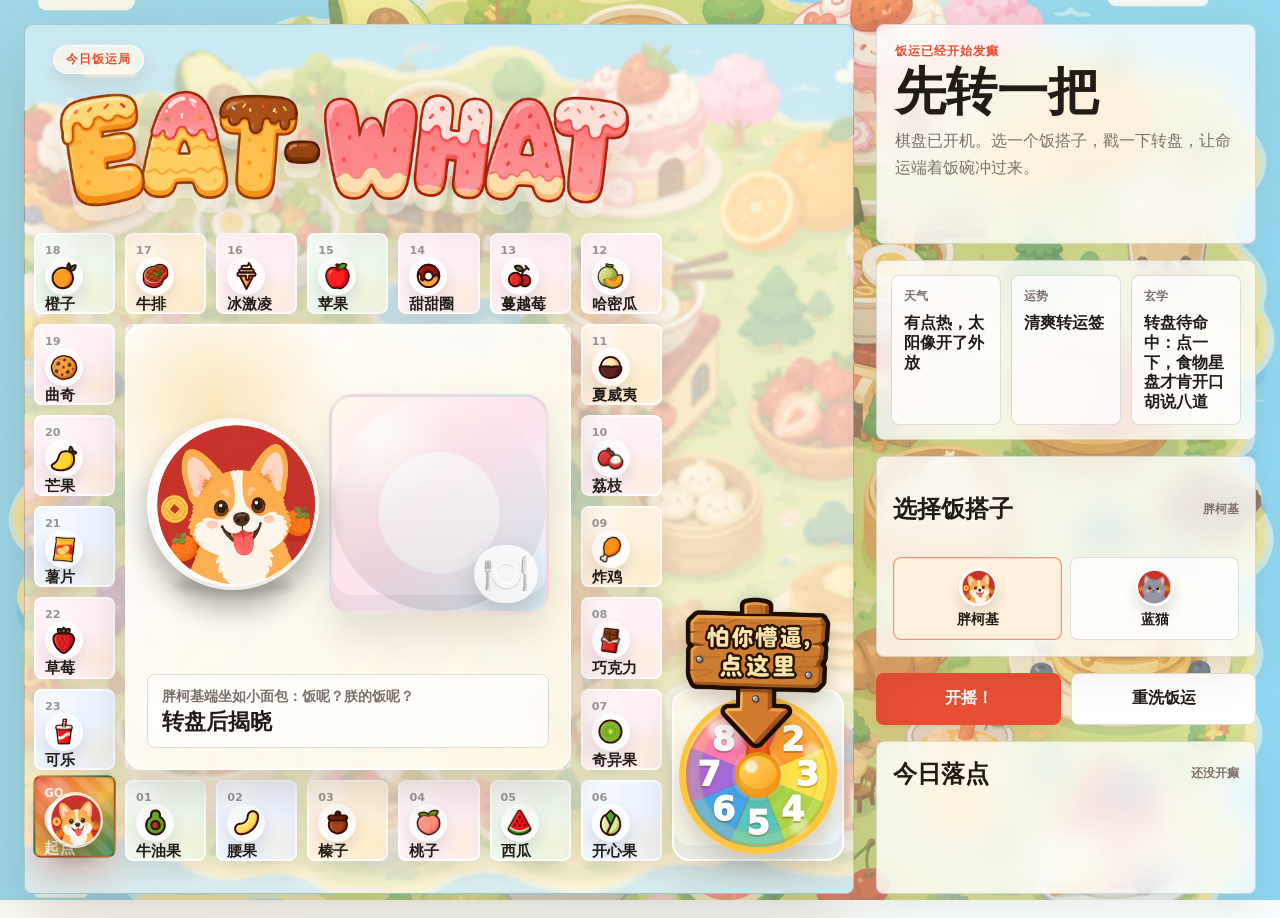
==== commit e1a146bf: "Shorten food mystic copy" ====
--- a/index.html
+++ b/index.html
@@ -4,7 +4,7 @@
     <meta charset="utf-8" />
     <meta name="viewport" content="width=device-width, initial-scale=1" />
     <title>吃点啥 · 美食大富翁</title>
-    <link rel="stylesheet" href="./style.css?v=food-mystic" />
+    <link rel="stylesheet" href="./style.css?v=short-mystic" />
   </head>
   <body>
     <main class="game-shell">
@@ -119,6 +119,6 @@
       </aside>
     </main>
 
-    <script src="./app.js?v=food-mystic"></script>
+    <script src="./app.js?v=short-mystic"></script>
   </body>
 </html>
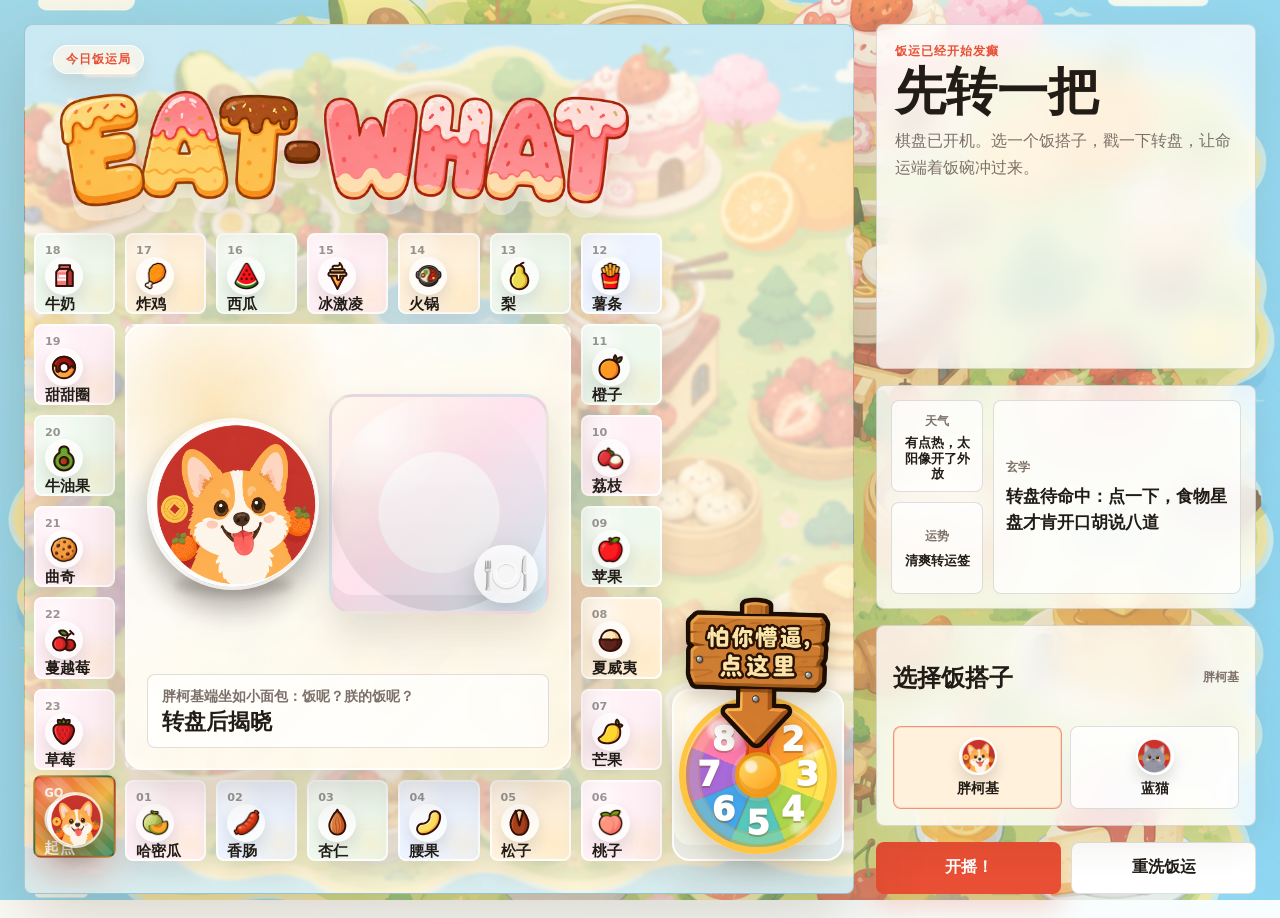
==== commit 149ca83d: "Simplify right panel layout" ====
--- a/index.html
+++ b/index.html
@@ -4,7 +4,7 @@
     <meta charset="utf-8" />
     <meta name="viewport" content="width=device-width, initial-scale=1" />
     <title>吃点啥 · 美食大富翁</title>
-    <link rel="stylesheet" href="./style.css?v=short-mystic" />
+    <link rel="stylesheet" href="./style.css?v=signal-layout" />
   </head>
   <body>
     <main class="game-shell">
@@ -73,15 +73,15 @@
         </section>
 
         <section class="signals" aria-label="今日信号">
-          <div>
+          <div class="signal-card signal-weather">
             <span>天气</span>
             <strong id="weatherText">读取中</strong>
           </div>
-          <div>
+          <div class="signal-card signal-fortune">
             <span>运势</span>
             <strong id="fortuneText">开局待定</strong>
           </div>
-          <div>
+          <div class="signal-card signal-mystic">
             <span>玄学</span>
             <strong id="mysticText">锅气正在打鸣</strong>
           </div>
@@ -108,17 +108,9 @@
           <button class="primary" id="rollBtn" type="button" onclick="requestRoll(event)">开摇！</button>
           <button class="secondary" id="shuffleBtn" type="button">重洗饭运</button>
         </div>
-
-        <section class="log-panel">
-          <div class="section-head">
-            <h2>今日落点</h2>
-            <span id="stepText">还没开癫</span>
-          </div>
-          <ol id="moveLog"></ol>
-        </section>
       </aside>
     </main>
 
-    <script src="./app.js?v=short-mystic"></script>
+    <script src="./app.js?v=signal-layout"></script>
   </body>
 </html>
--- a/style.css
+++ b/style.css
@@ -1610,14 +1610,14 @@
 
 .control-panel {
   display: grid;
-  grid-template-rows: auto auto auto auto 1fr;
+  grid-template-rows: minmax(260px, 1fr) auto auto auto;
   gap: 16px;
+  align-content: stretch;
 }
 
 .oracle,
 .signals,
-.characters,
-.log-panel {
+.characters {
   border: 1px solid var(--line);
   border-radius: var(--radius);
   background: rgba(255, 255, 255, 0.78);
@@ -1628,7 +1628,7 @@
 .oracle {
   display: block;
   padding: 18px;
-  min-height: 220px;
+  min-height: 260px;
 }
 
 .dice {
@@ -1668,8 +1668,7 @@
   }
 }
 
-.oracle h2,
-.log-panel h2 {
+.oracle h2 {
   margin: 0;
 }
 
@@ -1687,17 +1686,39 @@
 
 .signals {
   display: grid;
-  grid-template-columns: repeat(3, 1fr);
+  grid-template-columns: 92px minmax(0, 1fr);
+  grid-template-rows: 92px 92px;
   gap: 10px;
   padding: 14px;
 }
 
 .signals div {
-  min-height: 86px;
+  min-height: 0;
   padding: 12px;
   border: 1px solid var(--line);
   border-radius: var(--radius);
   background: rgba(255, 255, 255, 0.74);
+}
+
+.signal-card {
+  min-width: 0;
+}
+
+.signal-weather,
+.signal-fortune {
+  display: grid;
+  place-items: center;
+  align-content: center;
+  text-align: center;
+  aspect-ratio: 1;
+}
+
+.signal-mystic {
+  grid-column: 2;
+  grid-row: 1 / span 2;
+  display: grid;
+  align-content: center;
+  min-width: 0;
 }
 
 .signals span,
@@ -1712,6 +1733,23 @@
   display: block;
   margin-top: 8px;
   line-height: 1.24;
+}
+
+.signal-weather strong,
+.signal-fortune strong {
+  display: -webkit-box;
+  max-width: 100%;
+  overflow: hidden;
+  font-size: 0.82rem;
+  line-height: 1.2;
+  overflow-wrap: anywhere;
+  -webkit-box-orient: vertical;
+  -webkit-line-clamp: 3;
+}
+
+.signal-mystic strong {
+  font-size: 1.08rem;
+  line-height: 1.5;
 }
 
 .actions {
@@ -1779,11 +1817,6 @@
   box-shadow: inset 0 0 0 1px rgba(232, 79, 52, 0.14);
 }
 
-.log-panel {
-  min-height: 0;
-  padding: 16px;
-}
-
 .section-head {
   display: flex;
   align-items: center;
@@ -1792,30 +1825,6 @@
   margin-bottom: 12px;
 }
 
-#moveLog {
-  display: grid;
-  gap: 8px;
-  max-height: calc(100vh - 455px);
-  overflow: auto;
-  margin: 0;
-  padding: 0;
-  list-style: none;
-}
-
-#moveLog li {
-  padding: 10px 12px;
-  border: 1px solid var(--line);
-  border-radius: var(--radius);
-  background: rgba(255, 255, 255, 0.72);
-  color: var(--muted);
-  font-size: 0.9rem;
-  line-height: 1.45;
-}
-
-#moveLog li strong {
-  color: var(--ink);
-}
-
 @media (max-width: 1120px) {
   :root {
     --tile: 88px;
@@ -1826,9 +1835,6 @@
     grid-template-columns: 1fr;
   }
 
-  #moveLog {
-    max-height: none;
-  }
 }
 
 @media (max-width: 720px) {
@@ -1908,7 +1914,6 @@
   }
 
   .oracle,
-  .signals,
   .character-options,
   .actions {
     grid-template-columns: 1fr;
@@ -2008,8 +2013,7 @@
 
   .oracle,
   .signals,
-  .characters,
-  .log-panel {
+  .characters {
     border-radius: 12px;
   }
 
@@ -2043,13 +2047,13 @@
   }
 
   .signals {
-    grid-template-columns: repeat(3, minmax(0, 1fr));
+    grid-template-columns: 72px minmax(0, 1fr);
+    grid-template-rows: 72px 72px;
     gap: 6px;
     padding: 8px;
   }
 
   .signals div {
-    min-height: 68px;
     padding: 8px;
   }
 
@@ -2064,8 +2068,12 @@
     line-height: 1.18;
   }
 
-  .characters,
-  .log-panel {
+  .signal-mystic strong {
+    font-size: 0.86rem;
+    line-height: 1.35;
+  }
+
+  .characters {
     padding: 12px;
   }
 
@@ -2106,14 +2114,6 @@
     min-height: 48px;
   }
 
-  #moveLog {
-    max-height: 180px;
-  }
-
-  #moveLog li {
-    padding: 9px 10px;
-    font-size: 0.82rem;
-  }
 }
 
 @media (max-width: 390px) {
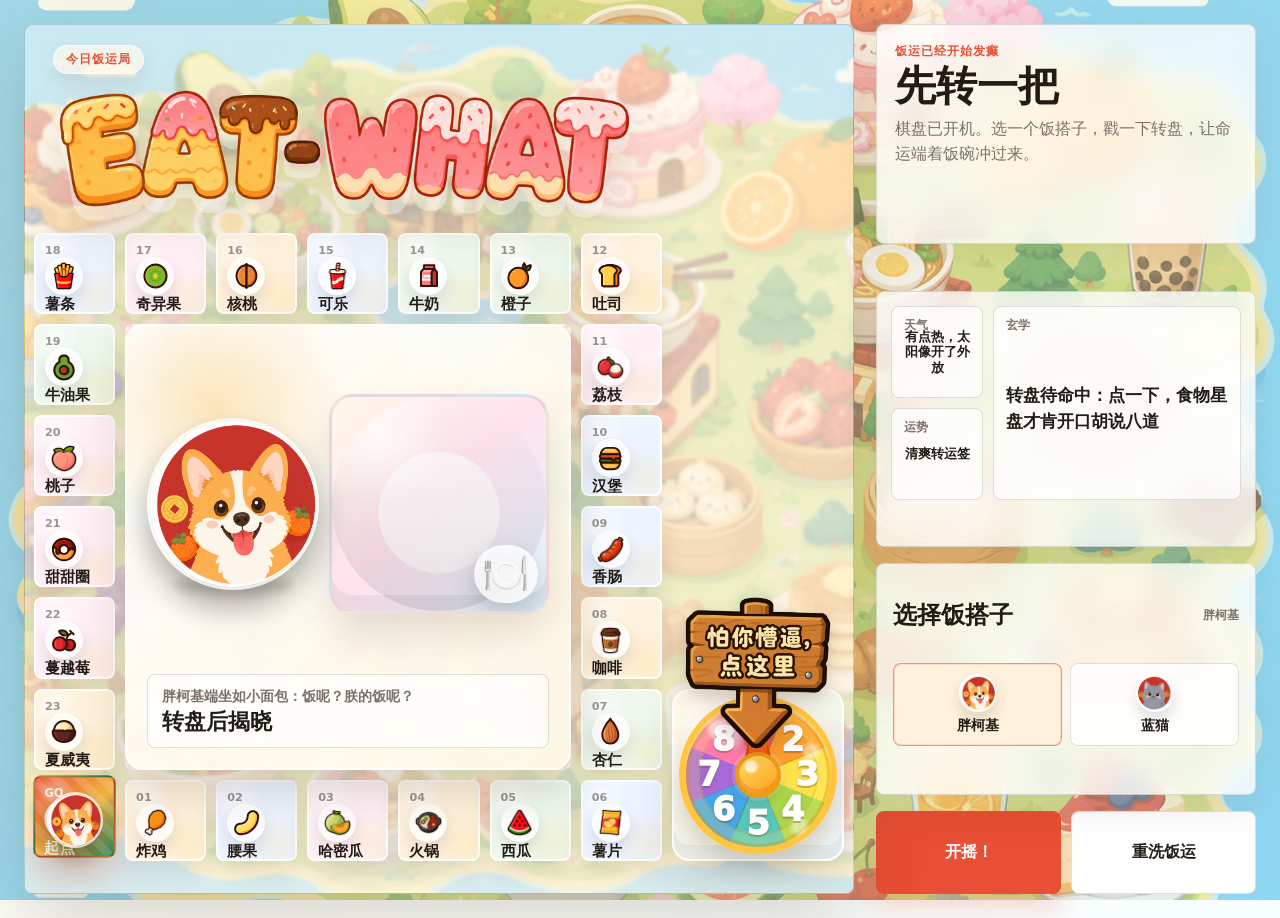
==== commit 6398ff7d: "Balance right panel proportions" ====
--- a/index.html
+++ b/index.html
@@ -4,7 +4,7 @@
     <meta charset="utf-8" />
     <meta name="viewport" content="width=device-width, initial-scale=1" />
     <title>吃点啥 · 美食大富翁</title>
-    <link rel="stylesheet" href="./style.css?v=signal-layout" />
+    <link rel="stylesheet" href="./style.css?v=balanced-panel" />
   </head>
   <body>
     <main class="game-shell">
@@ -111,6 +111,6 @@
       </aside>
     </main>
 
-    <script src="./app.js?v=signal-layout"></script>
+    <script src="./app.js?v=balanced-panel"></script>
   </body>
 </html>
--- a/style.css
+++ b/style.css
@@ -1610,7 +1610,7 @@
 
 .control-panel {
   display: grid;
-  grid-template-rows: minmax(260px, 1fr) auto auto auto;
+  grid-template-rows: auto auto auto auto;
   gap: 16px;
   align-content: stretch;
 }
@@ -1628,7 +1628,8 @@
 .oracle {
   display: block;
   padding: 18px;
-  min-height: 260px;
+  height: 220px;
+  overflow: auto;
 }
 
 .dice {
@@ -1673,14 +1674,14 @@
 }
 
 .oracle h2 {
-  font-size: clamp(2rem, 4vw, 3.2rem);
+  font-size: clamp(1.85rem, 3.2vw, 2.7rem);
   line-height: 1;
 }
 
 .oracle p:last-child {
   margin: 10px 0 0;
   color: var(--muted);
-  line-height: 1.7;
+  line-height: 1.55;
   white-space: pre-line;
 }
 
@@ -1693,6 +1694,7 @@
 }
 
 .signals div {
+  position: relative;
   min-height: 0;
   padding: 12px;
   border: 1px solid var(--line);
@@ -1707,8 +1709,8 @@
 .signal-weather,
 .signal-fortune {
   display: grid;
-  place-items: center;
-  align-content: center;
+  align-items: center;
+  justify-items: center;
   text-align: center;
   aspect-ratio: 1;
 }
@@ -1729,9 +1731,14 @@
   font-weight: 850;
 }
 
+.signals span {
+  position: absolute;
+  left: 12px;
+  top: 10px;
+}
+
 .signals strong {
   display: block;
-  margin-top: 8px;
   line-height: 1.24;
 }
 
@@ -1748,6 +1755,7 @@
 }
 
 .signal-mystic strong {
+  padding-top: 12px;
   font-size: 1.08rem;
   line-height: 1.5;
 }
@@ -2019,7 +2027,7 @@
 
   .oracle {
     padding: 12px;
-    min-height: 188px;
+    height: 178px;
   }
 
   .dice {
@@ -2043,7 +2051,7 @@
   .oracle p:last-child {
     margin-top: 6px;
     font-size: 0.88rem;
-    line-height: 1.45;
+    line-height: 1.38;
   }
 
   .signals {
@@ -2062,8 +2070,12 @@
     font-size: 0.68rem;
   }
 
+  .signals span {
+    left: 8px;
+    top: 7px;
+  }
+
   .signals strong {
-    margin-top: 5px;
     font-size: 0.78rem;
     line-height: 1.18;
   }
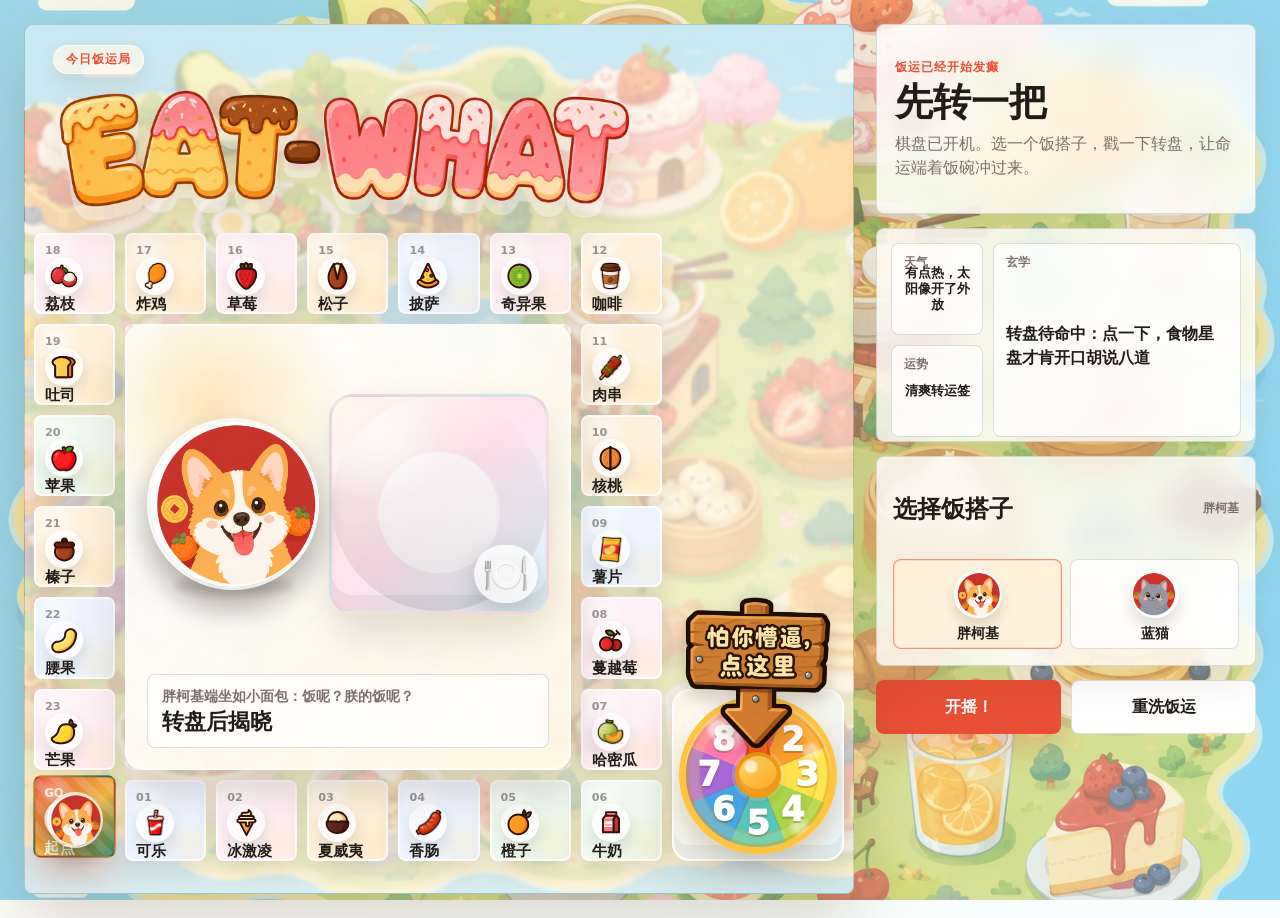
==== commit a6240fc9: "Even out right panel spacing" ====
--- a/index.html
+++ b/index.html
@@ -4,7 +4,7 @@
     <meta charset="utf-8" />
     <meta name="viewport" content="width=device-width, initial-scale=1" />
     <title>吃点啥 · 美食大富翁</title>
-    <link rel="stylesheet" href="./style.css?v=balanced-panel" />
+    <link rel="stylesheet" href="./style.css?v=even-panel" />
   </head>
   <body>
     <main class="game-shell">
@@ -111,6 +111,6 @@
       </aside>
     </main>
 
-    <script src="./app.js?v=balanced-panel"></script>
+    <script src="./app.js?v=even-panel"></script>
   </body>
 </html>
--- a/style.css
+++ b/style.css
@@ -1610,9 +1610,10 @@
 
 .control-panel {
   display: grid;
-  grid-template-rows: auto auto auto auto;
-  gap: 16px;
-  align-content: stretch;
+  grid-template-rows: 190px 214px 210px 54px;
+  gap: 14px;
+  min-height: 0;
+  align-content: start;
 }
 
 .oracle,
@@ -1626,10 +1627,11 @@
 }
 
 .oracle {
-  display: block;
+  display: grid;
+  align-items: center;
+  min-height: 0;
   padding: 18px;
-  height: 220px;
-  overflow: auto;
+  overflow: hidden;
 }
 
 .dice {
@@ -1674,15 +1676,19 @@
 }
 
 .oracle h2 {
-  font-size: clamp(1.85rem, 3.2vw, 2.7rem);
-  line-height: 1;
+  font-size: clamp(1.75rem, 3vw, 2.45rem);
+  line-height: 1.05;
 }
 
 .oracle p:last-child {
+  display: -webkit-box;
   margin: 10px 0 0;
   color: var(--muted);
-  line-height: 1.55;
+  line-height: 1.48;
+  overflow: hidden;
   white-space: pre-line;
+  -webkit-box-orient: vertical;
+  -webkit-line-clamp: 4;
 }
 
 .signals {
@@ -1691,6 +1697,7 @@
   grid-template-rows: 92px 92px;
   gap: 10px;
   padding: 14px;
+  min-height: 0;
 }
 
 .signals div {
@@ -1756,19 +1763,20 @@
 
 .signal-mystic strong {
   padding-top: 12px;
-  font-size: 1.08rem;
-  line-height: 1.5;
+  font-size: 1.02rem;
+  line-height: 1.45;
 }
 
 .actions {
   display: grid;
   grid-template-columns: 1fr 1fr;
   gap: 10px;
+  min-height: 0;
 }
 
 .primary,
 .secondary {
-  min-height: 52px;
+  min-height: 0;
   border-radius: var(--radius);
   font-weight: 950;
 }
@@ -1786,6 +1794,9 @@
 }
 
 .characters {
+  display: grid;
+  grid-template-rows: auto 1fr;
+  min-height: 0;
   padding: 16px;
 }
 
@@ -1793,12 +1804,13 @@
   display: grid;
   grid-template-columns: repeat(2, 1fr);
   gap: 8px;
+  min-height: 0;
 }
 
 .character-option {
   display: grid;
-  gap: 5px;
-  min-height: 78px;
+  gap: 7px;
+  min-height: 0;
   place-items: center;
   padding: 10px 8px;
   border: 1px solid var(--line);
@@ -1811,8 +1823,8 @@
 
 .character-choice-avatar {
   display: block;
-  width: 38px;
-  height: 38px;
+  width: 48px;
+  height: 48px;
   border: 2px solid rgba(255, 255, 255, 0.88);
   border-radius: 50%;
   object-fit: cover;
@@ -1830,7 +1842,7 @@
   align-items: center;
   justify-content: space-between;
   gap: 12px;
-  margin-bottom: 12px;
+  margin-bottom: 14px;
 }
 
 @media (max-width: 1120px) {
@@ -2016,7 +2028,9 @@
   }
 
   .control-panel {
+    grid-template-rows: auto auto auto auto;
     gap: 10px;
+    min-height: 0;
   }
 
   .oracle,
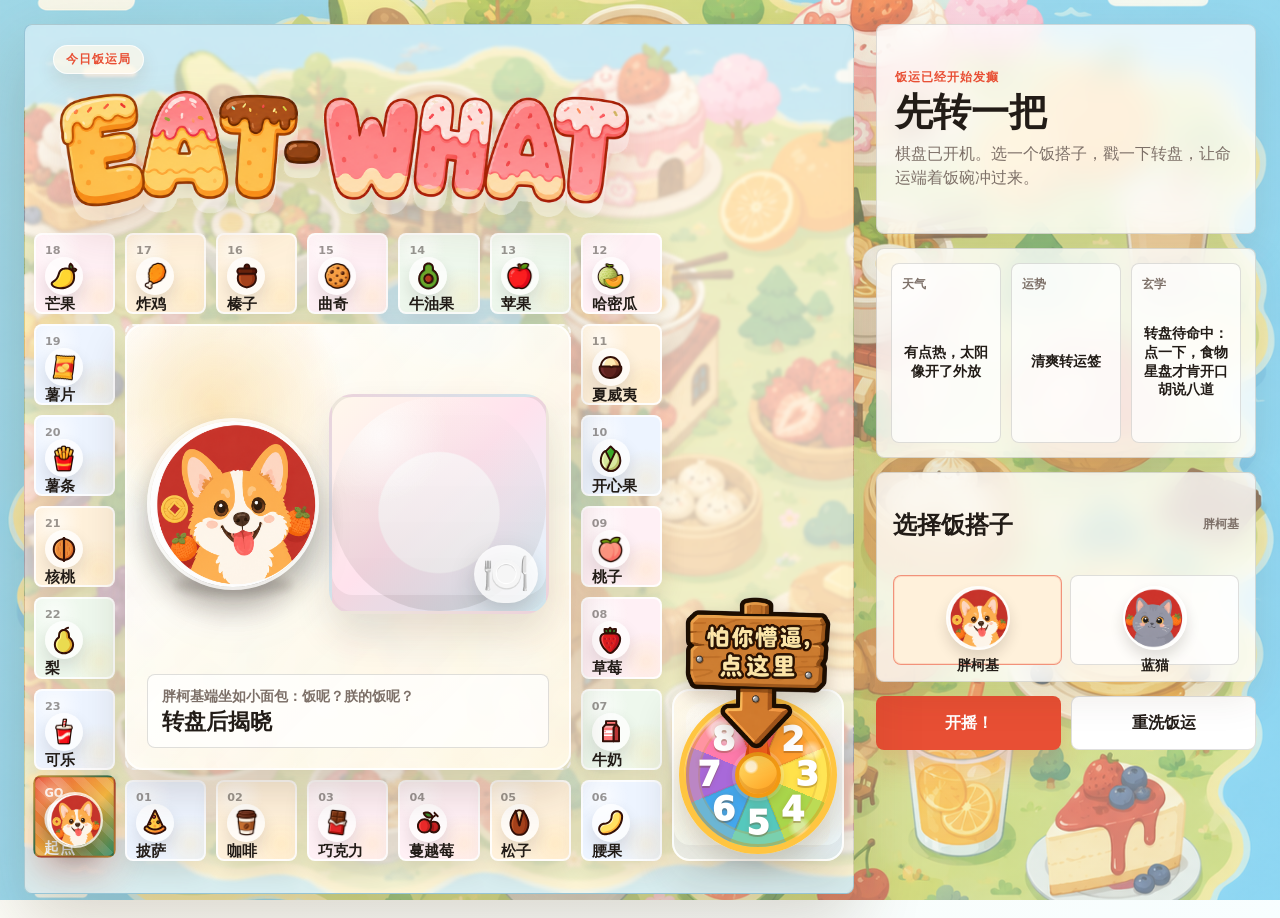
==== commit 822f9873: "Equalize right panel cards" ====
--- a/index.html
+++ b/index.html
@@ -4,7 +4,7 @@
     <meta charset="utf-8" />
     <meta name="viewport" content="width=device-width, initial-scale=1" />
     <title>吃点啥 · 美食大富翁</title>
-    <link rel="stylesheet" href="./style.css?v=even-panel" />
+    <link rel="stylesheet" href="./style.css?v=equal-panels" />
   </head>
   <body>
     <main class="game-shell">
@@ -111,6 +111,6 @@
       </aside>
     </main>
 
-    <script src="./app.js?v=even-panel"></script>
+    <script src="./app.js?v=equal-panels"></script>
   </body>
 </html>
--- a/style.css
+++ b/style.css
@@ -1610,7 +1610,7 @@
 
 .control-panel {
   display: grid;
-  grid-template-rows: 190px 214px 210px 54px;
+  grid-template-rows: 210px 210px 210px 54px;
   gap: 14px;
   min-height: 0;
   align-content: start;
@@ -1693,17 +1693,19 @@
 
 .signals {
   display: grid;
-  grid-template-columns: 92px minmax(0, 1fr);
-  grid-template-rows: 92px 92px;
+  grid-template-columns: repeat(3, minmax(0, 1fr));
+  grid-template-rows: minmax(0, 1fr);
   gap: 10px;
   padding: 14px;
   min-height: 0;
 }
 
 .signals div {
-  position: relative;
+  display: grid;
+  grid-template-rows: auto minmax(0, 1fr);
+  align-items: stretch;
   min-height: 0;
-  padding: 12px;
+  padding: 12px 10px;
   border: 1px solid var(--line);
   border-radius: var(--radius);
   background: rgba(255, 255, 255, 0.74);
@@ -1713,20 +1715,7 @@
   min-width: 0;
 }
 
-.signal-weather,
-.signal-fortune {
-  display: grid;
-  align-items: center;
-  justify-items: center;
-  text-align: center;
-  aspect-ratio: 1;
-}
-
 .signal-mystic {
-  grid-column: 2;
-  grid-row: 1 / span 2;
-  display: grid;
-  align-content: center;
   min-width: 0;
 }
 
@@ -1739,32 +1728,28 @@
 }
 
 .signals span {
-  position: absolute;
-  left: 12px;
-  top: 10px;
+  align-self: start;
 }
 
 .signals strong {
-  display: block;
-  line-height: 1.24;
-}
-
-.signal-weather strong,
-.signal-fortune strong {
   display: -webkit-box;
+  align-self: center;
+  justify-self: stretch;
   max-width: 100%;
   overflow: hidden;
-  font-size: 0.82rem;
-  line-height: 1.2;
+  color: var(--ink);
+  font-size: 0.88rem;
+  font-weight: 900;
+  line-height: 1.34;
   overflow-wrap: anywhere;
+  text-align: center;
   -webkit-box-orient: vertical;
-  -webkit-line-clamp: 3;
+  -webkit-line-clamp: 6;
 }
 
 .signal-mystic strong {
-  padding-top: 12px;
-  font-size: 1.02rem;
-  line-height: 1.45;
+  font-size: 0.88rem;
+  line-height: 1.34;
 }
 
 .actions {
@@ -1823,8 +1808,8 @@
 
 .character-choice-avatar {
   display: block;
-  width: 48px;
-  height: 48px;
+  width: 64px;
+  height: 64px;
   border: 2px solid rgba(255, 255, 255, 0.88);
   border-radius: 50%;
   object-fit: cover;
@@ -2069,8 +2054,8 @@
   }
 
   .signals {
-    grid-template-columns: 72px minmax(0, 1fr);
-    grid-template-rows: 72px 72px;
+    grid-template-columns: 1fr;
+    grid-template-rows: repeat(3, 92px);
     gap: 6px;
     padding: 8px;
   }
@@ -2084,19 +2069,10 @@
     font-size: 0.68rem;
   }
 
-  .signals span {
-    left: 8px;
-    top: 7px;
-  }
-
   .signals strong {
-    font-size: 0.78rem;
-    line-height: 1.18;
-  }
-
-  .signal-mystic strong {
-    font-size: 0.86rem;
-    line-height: 1.35;
+    font-size: 0.82rem;
+    line-height: 1.25;
+    -webkit-line-clamp: 3;
   }
 
   .characters {
@@ -2118,8 +2094,8 @@
   }
 
   .character-choice-avatar {
-    width: 34px;
-    height: 34px;
+    width: 46px;
+    height: 46px;
   }
 
   .actions {
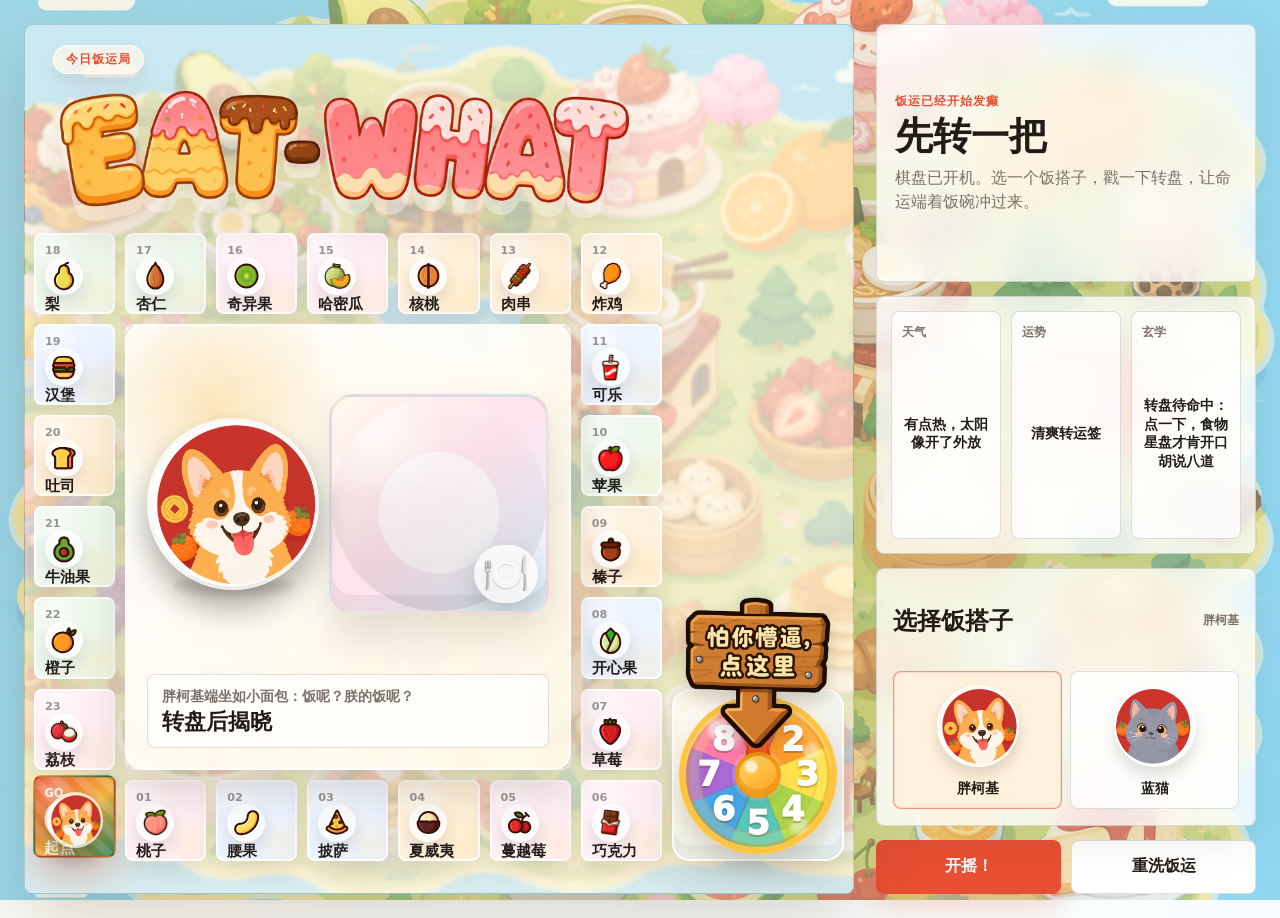
==== commit b0d7e9d5: "Expand right panel sections" ====
--- a/index.html
+++ b/index.html
@@ -4,7 +4,7 @@
     <meta charset="utf-8" />
     <meta name="viewport" content="width=device-width, initial-scale=1" />
     <title>吃点啥 · 美食大富翁</title>
-    <link rel="stylesheet" href="./style.css?v=equal-panels" />
+    <link rel="stylesheet" href="./style.css?v=expanded-panels" />
   </head>
   <body>
     <main class="game-shell">
@@ -111,6 +111,6 @@
       </aside>
     </main>
 
-    <script src="./app.js?v=equal-panels"></script>
+    <script src="./app.js?v=expanded-panels"></script>
   </body>
 </html>
--- a/style.css
+++ b/style.css
@@ -1610,9 +1610,9 @@
 
 .control-panel {
   display: grid;
-  grid-template-rows: 210px 210px 210px 54px;
+  grid-template-rows: repeat(3, minmax(240px, 1fr)) 54px;
   gap: 14px;
-  min-height: 0;
+  min-height: calc(100vh - 48px);
   align-content: start;
 }
 
@@ -1794,7 +1794,9 @@
 
 .character-option {
   display: grid;
-  gap: 7px;
+  grid-template-rows: minmax(0, 1fr) auto;
+  align-content: center;
+  gap: 10px;
   min-height: 0;
   place-items: center;
   padding: 10px 8px;
@@ -1808,8 +1810,8 @@
 
 .character-choice-avatar {
   display: block;
-  width: 64px;
-  height: 64px;
+  width: 82px;
+  height: 82px;
   border: 2px solid rgba(255, 255, 255, 0.88);
   border-radius: 50%;
   object-fit: cover;
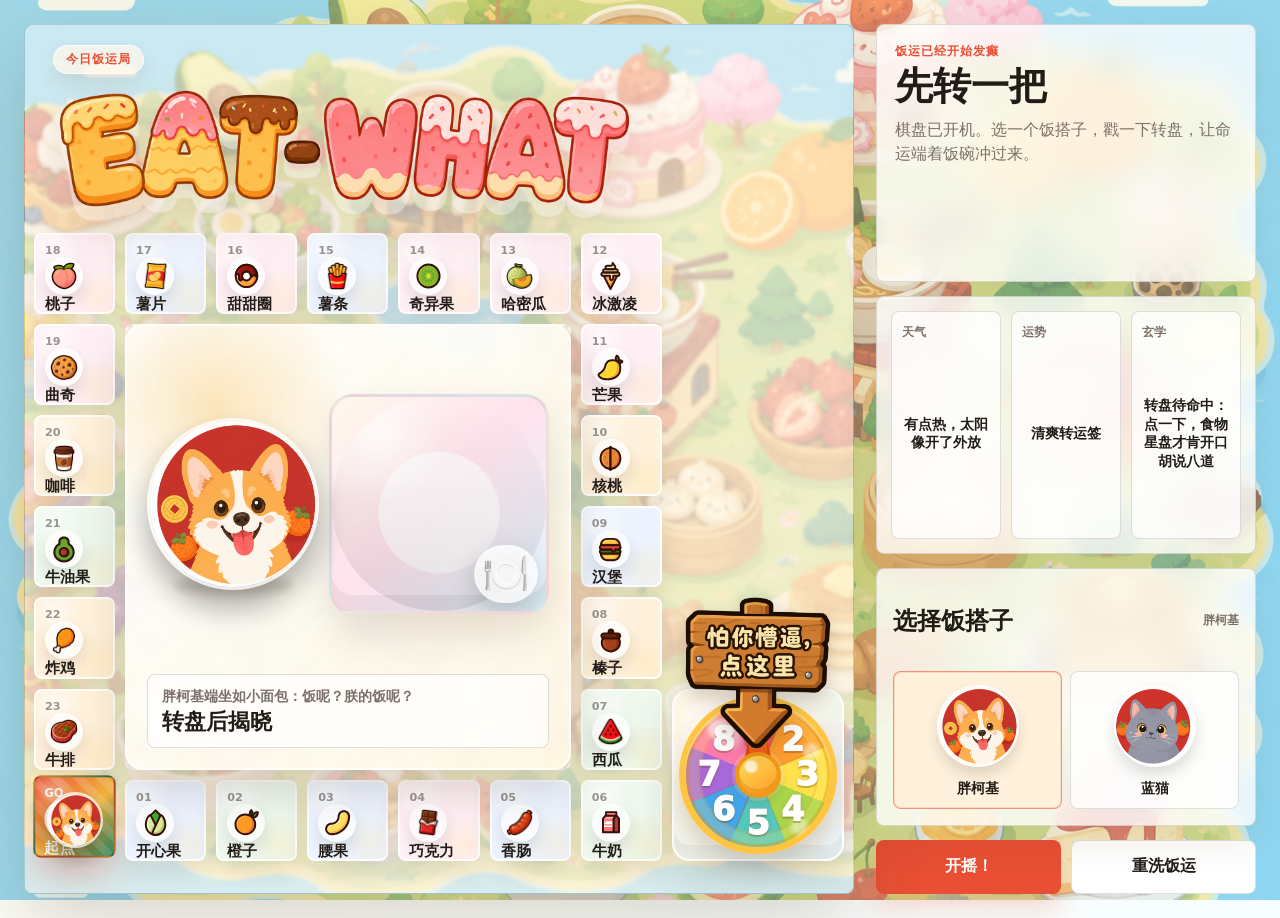
==== commit 938369d2: "Fix oracle title position" ====
--- a/index.html
+++ b/index.html
@@ -4,7 +4,7 @@
     <meta charset="utf-8" />
     <meta name="viewport" content="width=device-width, initial-scale=1" />
     <title>吃点啥 · 美食大富翁</title>
-    <link rel="stylesheet" href="./style.css?v=expanded-panels" />
+    <link rel="stylesheet" href="./style.css?v=oracle-title-fixed" />
   </head>
   <body>
     <main class="game-shell">
@@ -111,6 +111,6 @@
       </aside>
     </main>
 
-    <script src="./app.js?v=expanded-panels"></script>
+    <script src="./app.js?v=oracle-title-fixed"></script>
   </body>
 </html>
--- a/style.css
+++ b/style.css
@@ -1628,10 +1628,17 @@
 
 .oracle {
   display: grid;
-  align-items: center;
+  grid-template-rows: auto minmax(0, 1fr);
+  align-items: stretch;
   min-height: 0;
   padding: 18px;
   overflow: hidden;
+}
+
+.oracle > div {
+  display: grid;
+  grid-template-rows: auto minmax(0, 1fr);
+  min-height: 0;
 }
 
 .dice {
@@ -1673,6 +1680,7 @@
 
 .oracle h2 {
   margin: 0;
+  align-self: end;
 }
 
 .oracle h2 {
@@ -1682,7 +1690,8 @@
 
 .oracle p:last-child {
   display: -webkit-box;
-  margin: 10px 0 0;
+  align-self: start;
+  margin: 12px 0 0;
   color: var(--muted);
   line-height: 1.48;
   overflow: hidden;
